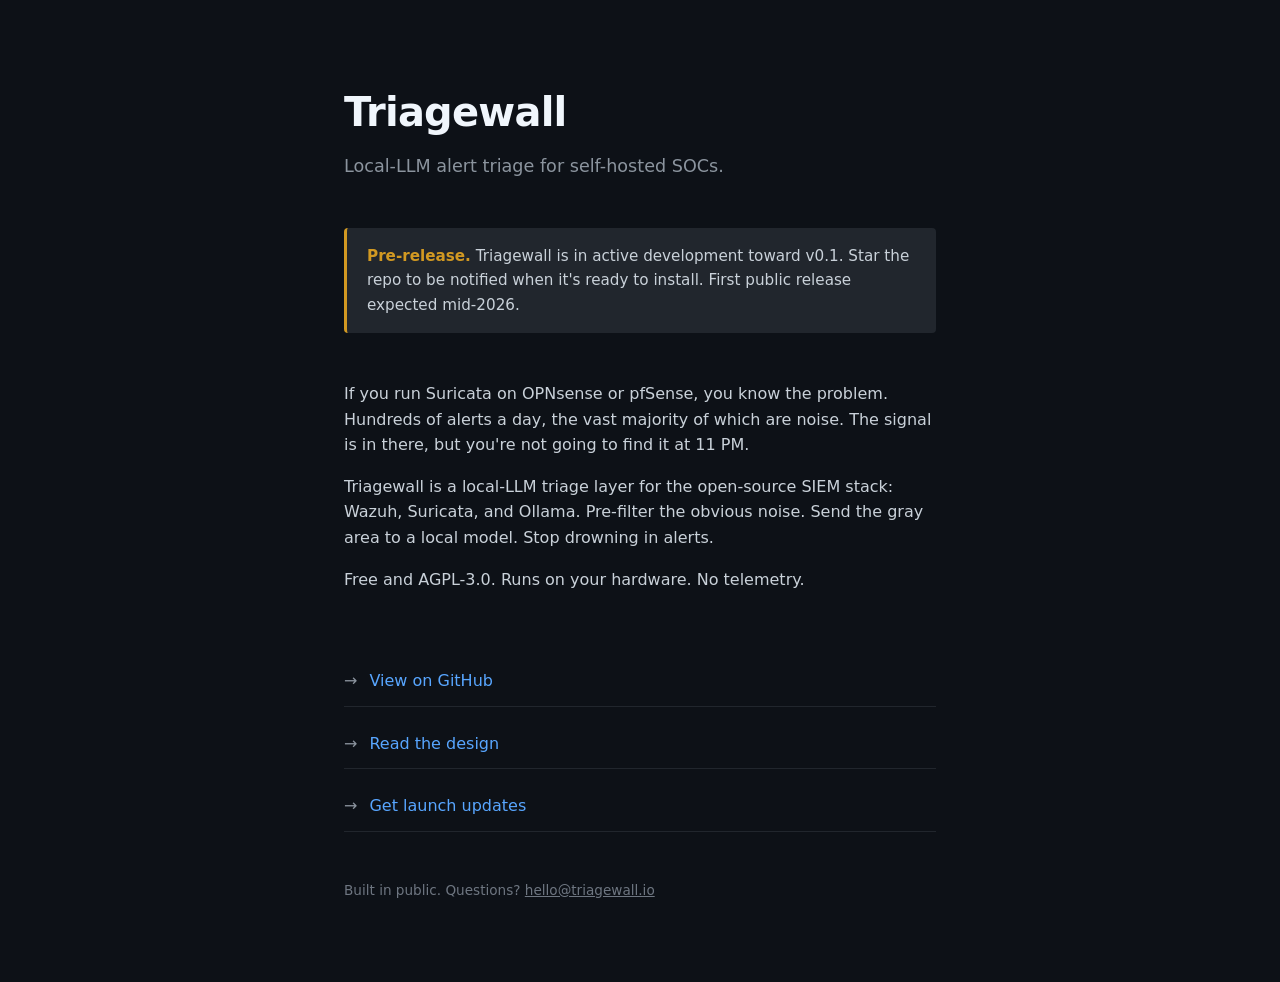
==== index.html @ e37529a7 "Initial holding page" ====
<!DOCTYPE html>
<html lang="en">
<head>
  <meta charset="UTF-8">
  <meta name="viewport" content="width=device-width, initial-scale=1.0">
  <title>Triagewall — Local-LLM alert triage for self-hosted SOCs</title>
  <meta name="description" content="Local-LLM alert triage for self-hosted SOCs. Pre-release.">
  <style>
    * { margin: 0; padding: 0; box-sizing: border-box; }
    html, body {
      font-family: -apple-system, BlinkMacSystemFont, "Segoe UI", system-ui, sans-serif;
      background: #0d1117;
      color: #c9d1d9;
      line-height: 1.6;
    }
    main {
      max-width: 640px;
      margin: 0 auto;
      padding: 80px 24px;
      min-height: 100vh;
      display: flex;
      flex-direction: column;
      justify-content: center;
    }
    h1 {
      font-size: 2.5rem;
      font-weight: 700;
      letter-spacing: -0.02em;
      margin-bottom: 8px;
      color: #f0f6fc;
    }
    .tagline {
      font-size: 1.1rem;
      color: #8b949e;
      margin-bottom: 48px;
    }
    .status {
      background: #21262d;
      border-left: 3px solid #d29922;
      padding: 16px 20px;
      margin-bottom: 48px;
      border-radius: 4px;
      font-size: 0.95rem;
    }
    .status strong { color: #d29922; }
    .description {
      margin-bottom: 48px;
      font-size: 1rem;
    }
    .description p { margin-bottom: 16px; }
    nav { display: flex; flex-direction: column; gap: 12px; margin-bottom: 48px; }
    nav a {
      color: #58a6ff;
      text-decoration: none;
      padding: 12px 0;
      border-bottom: 1px solid #21262d;
      display: flex;
      align-items: center;
      gap: 12px;
      transition: color 0.15s;
    }
    nav a:hover { color: #79c0ff; }
    nav a::before { content: "→"; color: #8b949e; }
    footer {
      color: #6e7681;
      font-size: 0.85rem;
      margin-top: auto;
    }
    footer a { color: #6e7681; }
  </style>
</head>
<body>
  <main>
    <h1>Triagewall</h1>
    <p class="tagline">Local-LLM alert triage for self-hosted SOCs.</p>

    <div class="status">
      <strong>Pre-release.</strong> Triagewall is in active development toward v0.1.
      Star the repo to be notified when it's ready to install. First public
      release expected mid-2026.
    </div>

    <div class="description">
      <p>If you run Suricata on OPNsense or pfSense, you know the problem.
        Hundreds of alerts a day, the vast majority of which are noise. The
        signal is in there, but you're not going to find it at 11 PM.</p>
      <p>Triagewall is a local-LLM triage layer for the open-source SIEM
        stack: Wazuh, Suricata, and Ollama. Pre-filter the obvious noise.
        Send the gray area to a local model. Stop drowning in alerts.</p>
      <p>Free and AGPL-3.0. Runs on your hardware. No telemetry.</p>
    </div>

    <nav>
      <a href="https://github.com/Aphifer07/triagewall">View on GitHub</a>
      <a href="https://github.com/Aphifer07/triagewall/blob/main/README.md">Read the design</a>
      <a href="mailto:hello@triagewall.io">Get launch updates</a>
    </nav>

    <footer>
      <p>Built in public.
        Questions? <a href="mailto:hello@triagewall.io">hello@triagewall.io</a></p>
    </footer>
  </main>
</body>
</html>
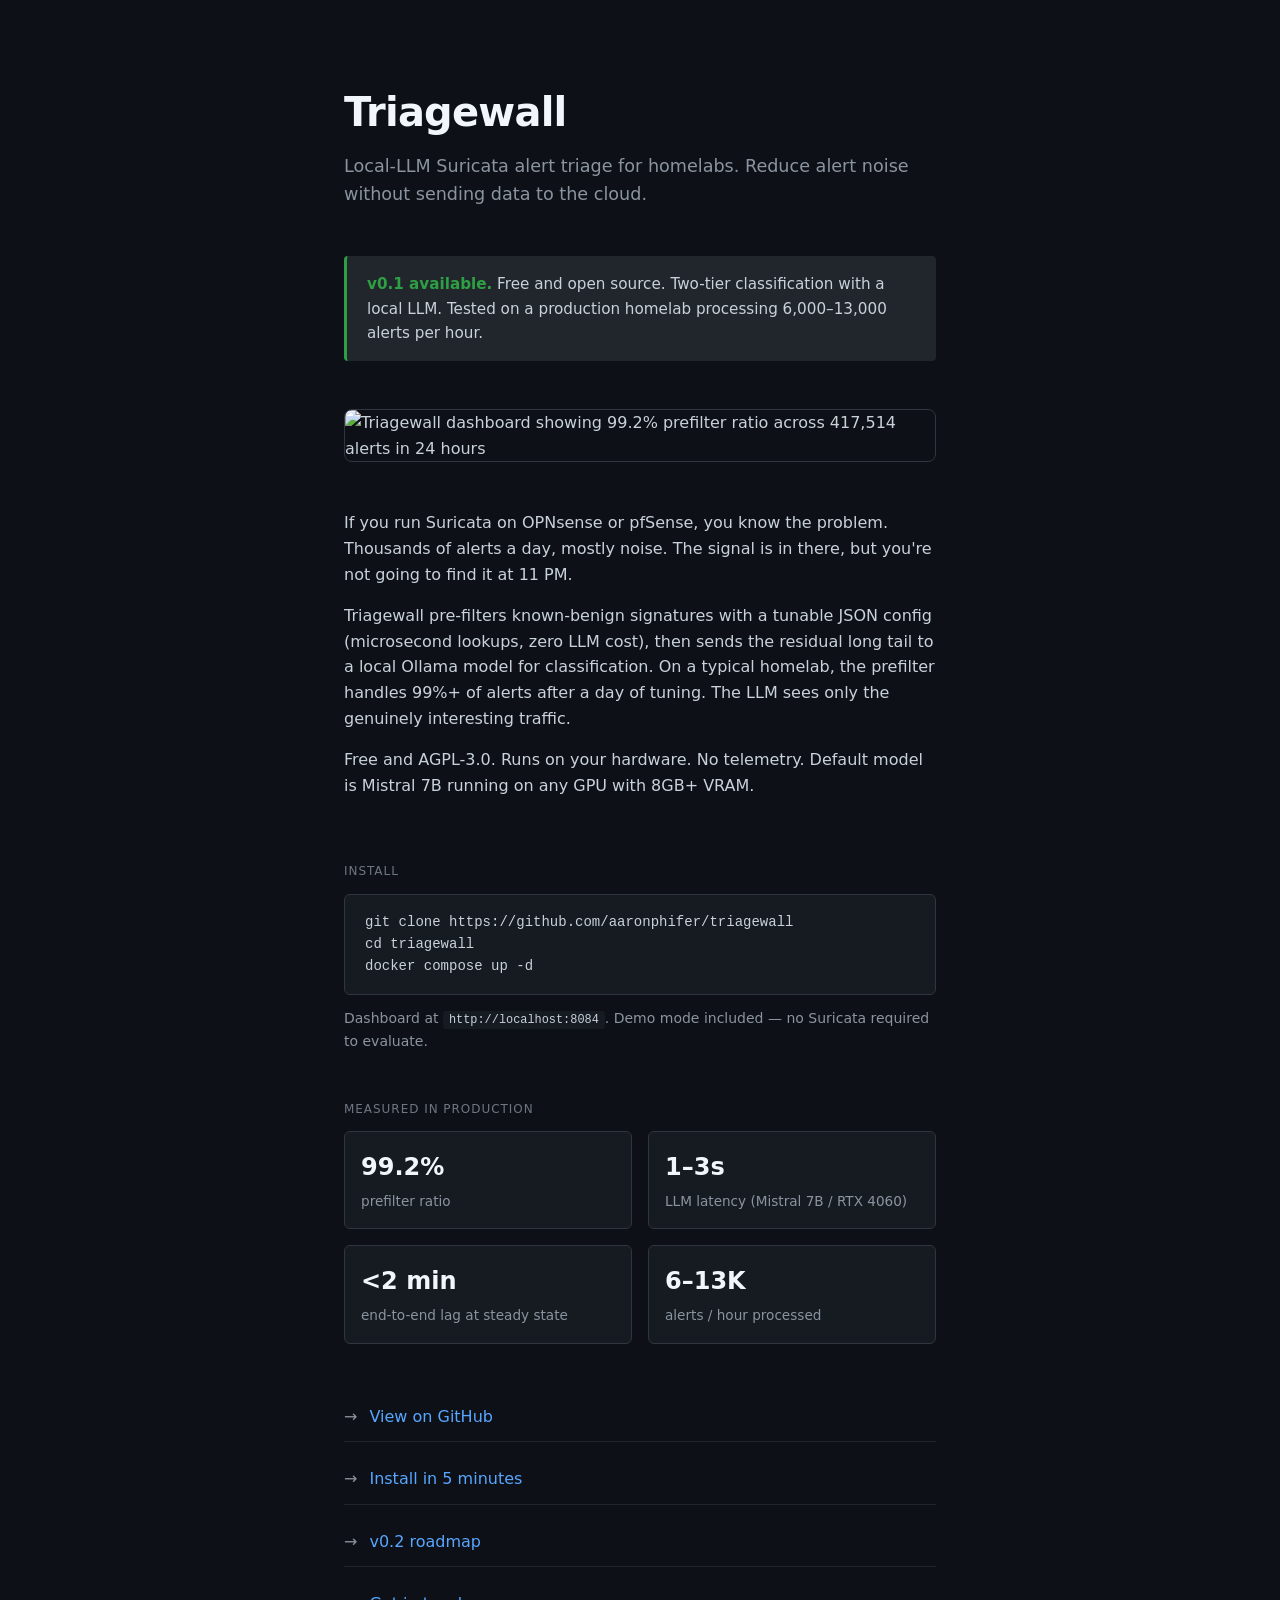
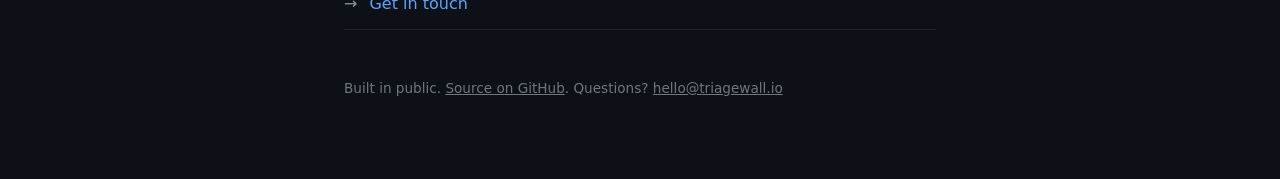
==== commit b2ac2e8c: "site: update github URLs after username change Renamed github account from Aphifer07 to aaronphifer." ====
--- a/index.html
+++ b/index.html
@@ -4,7 +4,7 @@
   <meta charset="UTF-8">
   <meta name="viewport" content="width=device-width, initial-scale=1.0">
   <title>Triagewall — Local-LLM alert triage for self-hosted SOCs</title>
-  <meta name="description" content="Local-LLM alert triage for self-hosted SOCs. Pre-release.">
+  <meta name="description" content="Local-LLM Suricata alert triage for homelabs. Reduce alert noise without sending data to the cloud. Self-hosted, AGPL-3.0.">
   <style>
     * { margin: 0; padding: 0; box-sizing: border-box; }
     html, body {
@@ -43,11 +43,68 @@
       font-size: 0.95rem;
     }
     .status strong { color: #d29922; }
+    .screenshot {
+      width: 100%;
+      border-radius: 8px;
+      border: 1px solid #30363d;
+      margin-bottom: 48px;
+    }
     .description {
       margin-bottom: 48px;
       font-size: 1rem;
     }
     .description p { margin-bottom: 16px; }
+    .install { margin-bottom: 48px; }
+    .section-label {
+      font-size: 0.75rem;
+      text-transform: uppercase;
+      letter-spacing: 0.08em;
+      color: #6e7681;
+      margin-bottom: 12px;
+    }
+    pre {
+      background: #161b22;
+      border: 1px solid #30363d;
+      border-radius: 6px;
+      padding: 16px 20px;
+      overflow-x: auto;
+      font-family: ui-monospace, SFMono-Regular, "SF Mono", Menlo, monospace;
+      font-size: 0.875rem;
+      margin-bottom: 12px;
+    }
+    code { color: #c9d1d9; }
+    .install-note {
+      font-size: 0.875rem;
+      color: #8b949e;
+    }
+    .install-note code {
+      background: #161b22;
+      padding: 2px 6px;
+      border-radius: 3px;
+      font-size: 0.85em;
+    }
+    .metrics { margin-bottom: 48px; }
+    .metrics-grid {
+      display: grid;
+      grid-template-columns: repeat(2, 1fr);
+      gap: 16px;
+    }
+    .metric {
+      background: #161b22;
+      border: 1px solid #30363d;
+      border-radius: 6px;
+      padding: 16px;
+    }
+    .metric-value {
+      font-size: 1.5rem;
+      font-weight: 700;
+      color: #f0f6fc;
+      margin-bottom: 4px;
+    }
+    .metric-label {
+      font-size: 0.85rem;
+      color: #8b949e;
+    }
     nav { display: flex; flex-direction: column; gap: 12px; margin-bottom: 48px; }
     nav a {
       color: #58a6ff;
@@ -72,32 +129,70 @@
 <body>
   <main>
     <h1>Triagewall</h1>
-    <p class="tagline">Local-LLM alert triage for self-hosted SOCs.</p>
-
-    <div class="status">
-      <strong>Pre-release.</strong> Triagewall is in active development toward v0.1.
-      Star the repo to be notified when it's ready to install. First public
-      release expected mid-2026.
-    </div>
+    <p class="tagline">Local-LLM Suricata alert triage for homelabs. Reduce alert noise without sending data to the cloud.</p>
+
+    <div class="status" style="border-left-color: #2ea043;">
+      <strong style="color: #2ea043;">v0.1 available.</strong> Free and open source. Two-tier
+      classification with a local LLM. Tested on a production homelab
+      processing 6,000–13,000 alerts per hour.
+    </div>
+
+    <img src="dashboard.png" alt="Triagewall dashboard showing 99.2% prefilter ratio across 417,514 alerts in 24 hours" class="screenshot">
 
     <div class="description">
       <p>If you run Suricata on OPNsense or pfSense, you know the problem.
-        Hundreds of alerts a day, the vast majority of which are noise. The
-        signal is in there, but you're not going to find it at 11 PM.</p>
-      <p>Triagewall is a local-LLM triage layer for the open-source SIEM
-        stack: Wazuh, Suricata, and Ollama. Pre-filter the obvious noise.
-        Send the gray area to a local model. Stop drowning in alerts.</p>
-      <p>Free and AGPL-3.0. Runs on your hardware. No telemetry.</p>
+      Thousands of alerts a day, mostly noise. The signal is in there, but
+      you're not going to find it at 11 PM.</p>
+      <p>Triagewall pre-filters known-benign signatures with a tunable JSON
+      config (microsecond lookups, zero LLM cost), then sends the residual
+      long tail to a local Ollama model for classification. On a typical
+      homelab, the prefilter handles 99%+ of alerts after a day of tuning.
+      The LLM sees only the genuinely interesting traffic.</p>
+      <p>Free and AGPL-3.0. Runs on your hardware. No telemetry. Default model
+      is Mistral 7B running on any GPU with 8GB+ VRAM.</p>
+    </div>
+
+    <div class="install">
+      <p class="section-label">Install</p>
+      <pre><code>git clone https://github.com/aaronphifer/triagewall
+cd triagewall
+docker compose up -d</code></pre>
+      <p class="install-note">Dashboard at <code>http://localhost:8084</code>.
+      Demo mode included — no Suricata required to evaluate.</p>
+    </div>
+
+    <div class="metrics">
+      <p class="section-label">Measured in production</p>
+      <div class="metrics-grid">
+        <div class="metric">
+          <div class="metric-value">99.2%</div>
+          <div class="metric-label">prefilter ratio</div>
+        </div>
+        <div class="metric">
+          <div class="metric-value">1–3s</div>
+          <div class="metric-label">LLM latency (Mistral 7B / RTX 4060)</div>
+        </div>
+        <div class="metric">
+          <div class="metric-value">&lt;2 min</div>
+          <div class="metric-label">end-to-end lag at steady state</div>
+        </div>
+        <div class="metric">
+          <div class="metric-value">6–13K</div>
+          <div class="metric-label">alerts / hour processed</div>
+        </div>
+      </div>
     </div>
 
     <nav>
-      <a href="https://github.com/Aphifer07/triagewall">View on GitHub</a>
-      <a href="https://github.com/Aphifer07/triagewall/blob/main/README.md">Read the design</a>
-      <a href="mailto:hello@triagewall.io">Get launch updates</a>
+      <a href="https://github.com/aaronphifer/triagewall">View on GitHub</a>
+      <a href="https://github.com/aaronphifer/triagewall#quick-start">Install in 5 minutes</a>
+      <a href="https://github.com/aaronphifer/triagewall/blob/master/ROADMAP.md">v0.2 roadmap</a>
+      <a href="mailto:hello@triagewall.io">Get in touch</a>
     </nav>
 
     <footer>
       <p>Built in public.
+        <a href="https://github.com/aaronphifer/triagewall">Source on GitHub</a>.
         Questions? <a href="mailto:hello@triagewall.io">hello@triagewall.io</a></p>
     </footer>
   </main>
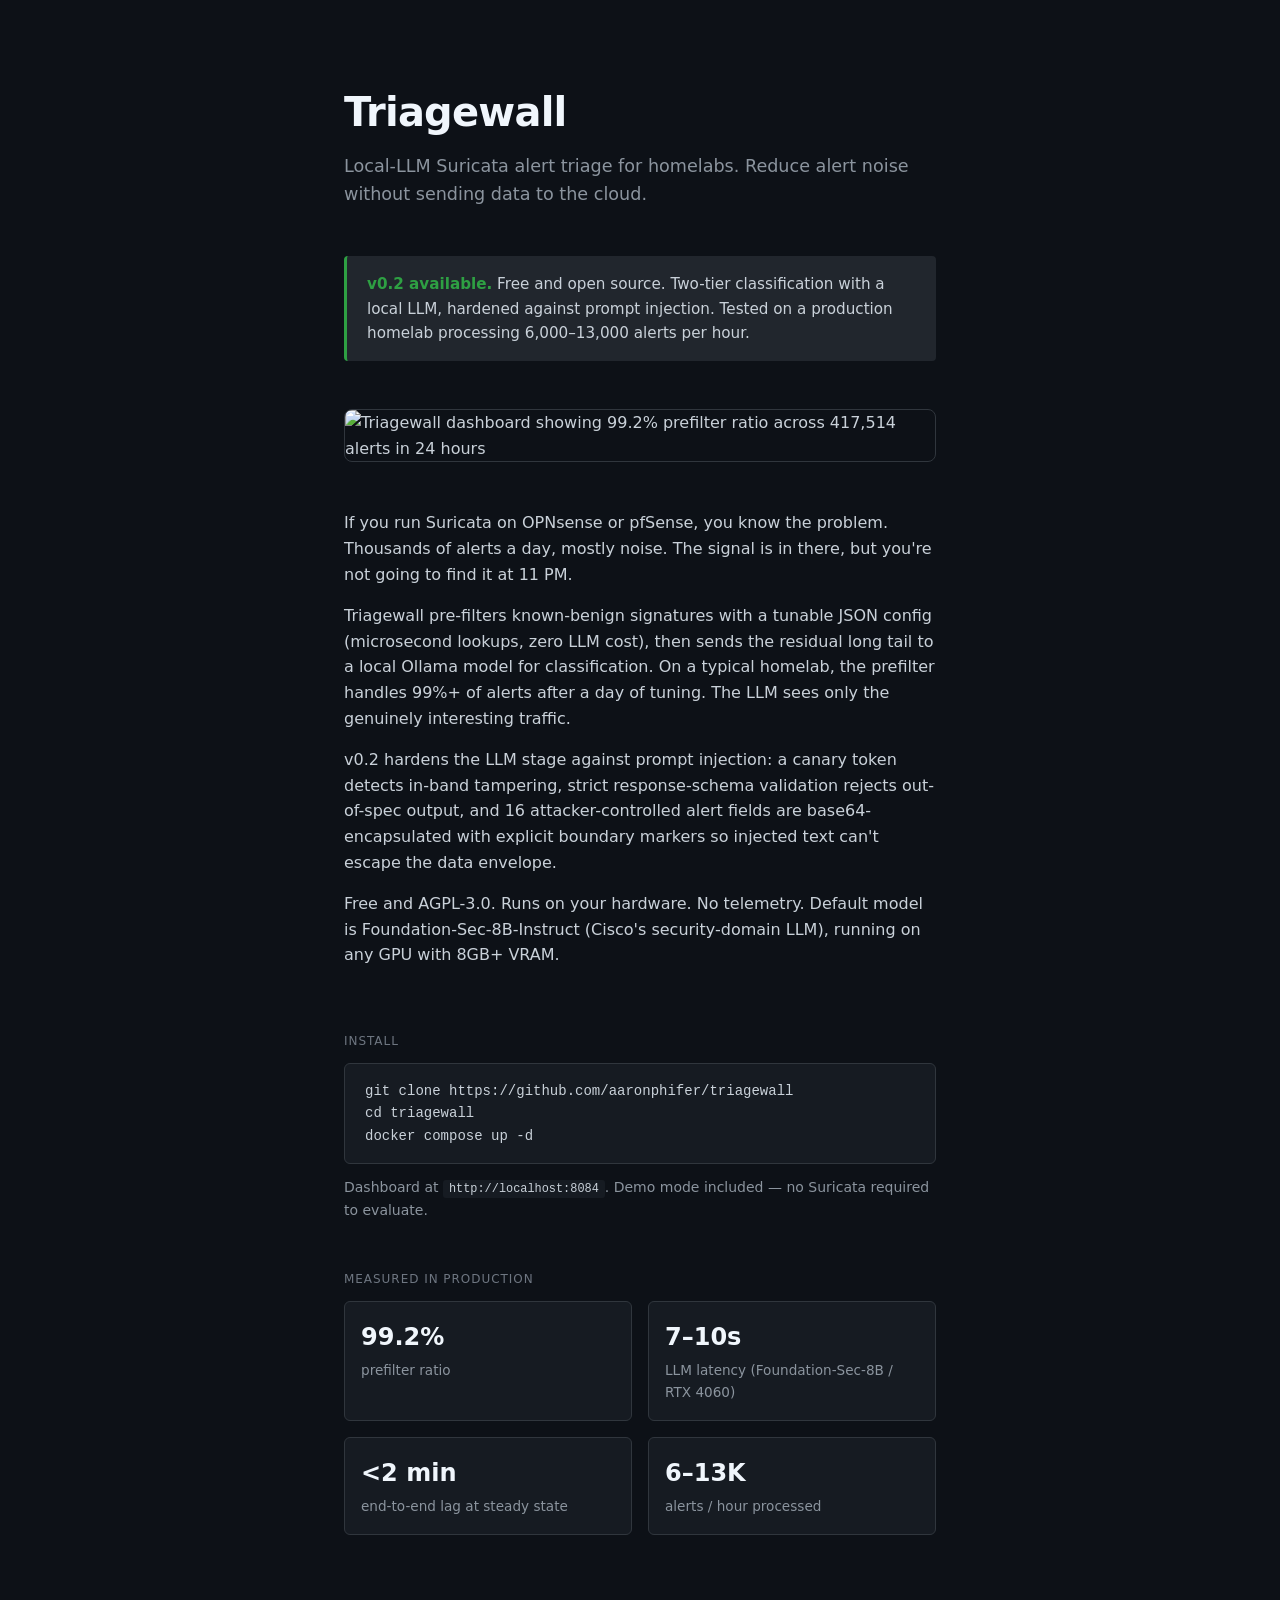
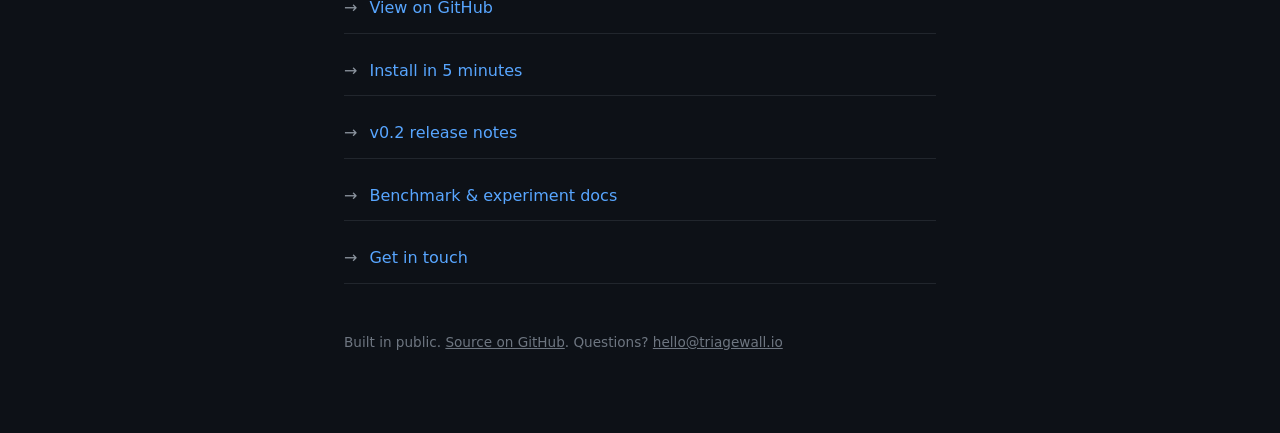
==== commit 3a9c0bfa: "site: update content for v0.2 (Foundation-Sec, PI hardening, new links) - bump status banner v0.1 ->" ====
--- a/index.html
+++ b/index.html
@@ -132,9 +132,9 @@
     <p class="tagline">Local-LLM Suricata alert triage for homelabs. Reduce alert noise without sending data to the cloud.</p>
 
     <div class="status" style="border-left-color: #2ea043;">
-      <strong style="color: #2ea043;">v0.1 available.</strong> Free and open source. Two-tier
-      classification with a local LLM. Tested on a production homelab
-      processing 6,000–13,000 alerts per hour.
+      <strong style="color: #2ea043;">v0.2 available.</strong> Free and open source. Two-tier
+      classification with a local LLM, hardened against prompt injection.
+      Tested on a production homelab processing 6,000–13,000 alerts per hour.
     </div>
 
     <img src="dashboard.png" alt="Triagewall dashboard showing 99.2% prefilter ratio across 417,514 alerts in 24 hours" class="screenshot">
@@ -148,8 +148,14 @@
       long tail to a local Ollama model for classification. On a typical
       homelab, the prefilter handles 99%+ of alerts after a day of tuning.
       The LLM sees only the genuinely interesting traffic.</p>
-      <p>Free and AGPL-3.0. Runs on your hardware. No telemetry. Default model
-      is Mistral 7B running on any GPU with 8GB+ VRAM.</p>
+      <p>v0.2 hardens the LLM stage against prompt injection: a canary token
+      detects in-band tampering, strict response-schema validation rejects
+      out-of-spec output, and 16 attacker-controlled alert fields are
+      base64-encapsulated with explicit boundary markers so injected text
+      can't escape the data envelope.</p>
+      <p>Free and AGPL-3.0. Runs on your hardware. No telemetry. Default
+      model is Foundation-Sec-8B-Instruct (Cisco's security-domain LLM),
+      running on any GPU with 8GB+ VRAM.</p>
     </div>
 
     <div class="install">
@@ -169,8 +175,8 @@
           <div class="metric-label">prefilter ratio</div>
         </div>
         <div class="metric">
-          <div class="metric-value">1–3s</div>
-          <div class="metric-label">LLM latency (Mistral 7B / RTX 4060)</div>
+          <div class="metric-value">7–10s</div>
+          <div class="metric-label">LLM latency (Foundation-Sec-8B / RTX 4060)</div>
         </div>
         <div class="metric">
           <div class="metric-value">&lt;2 min</div>
@@ -186,7 +192,8 @@
     <nav>
       <a href="https://github.com/aaronphifer/triagewall">View on GitHub</a>
       <a href="https://github.com/aaronphifer/triagewall#quick-start">Install in 5 minutes</a>
-      <a href="https://github.com/aaronphifer/triagewall/blob/master/ROADMAP.md">v0.2 roadmap</a>
+      <a href="https://github.com/aaronphifer/triagewall/releases/tag/v0.2">v0.2 release notes</a>
+      <a href="https://github.com/aaronphifer/triagewall/tree/main/docs/experiments">Benchmark &amp; experiment docs</a>
       <a href="mailto:hello@triagewall.io">Get in touch</a>
     </nav>
 
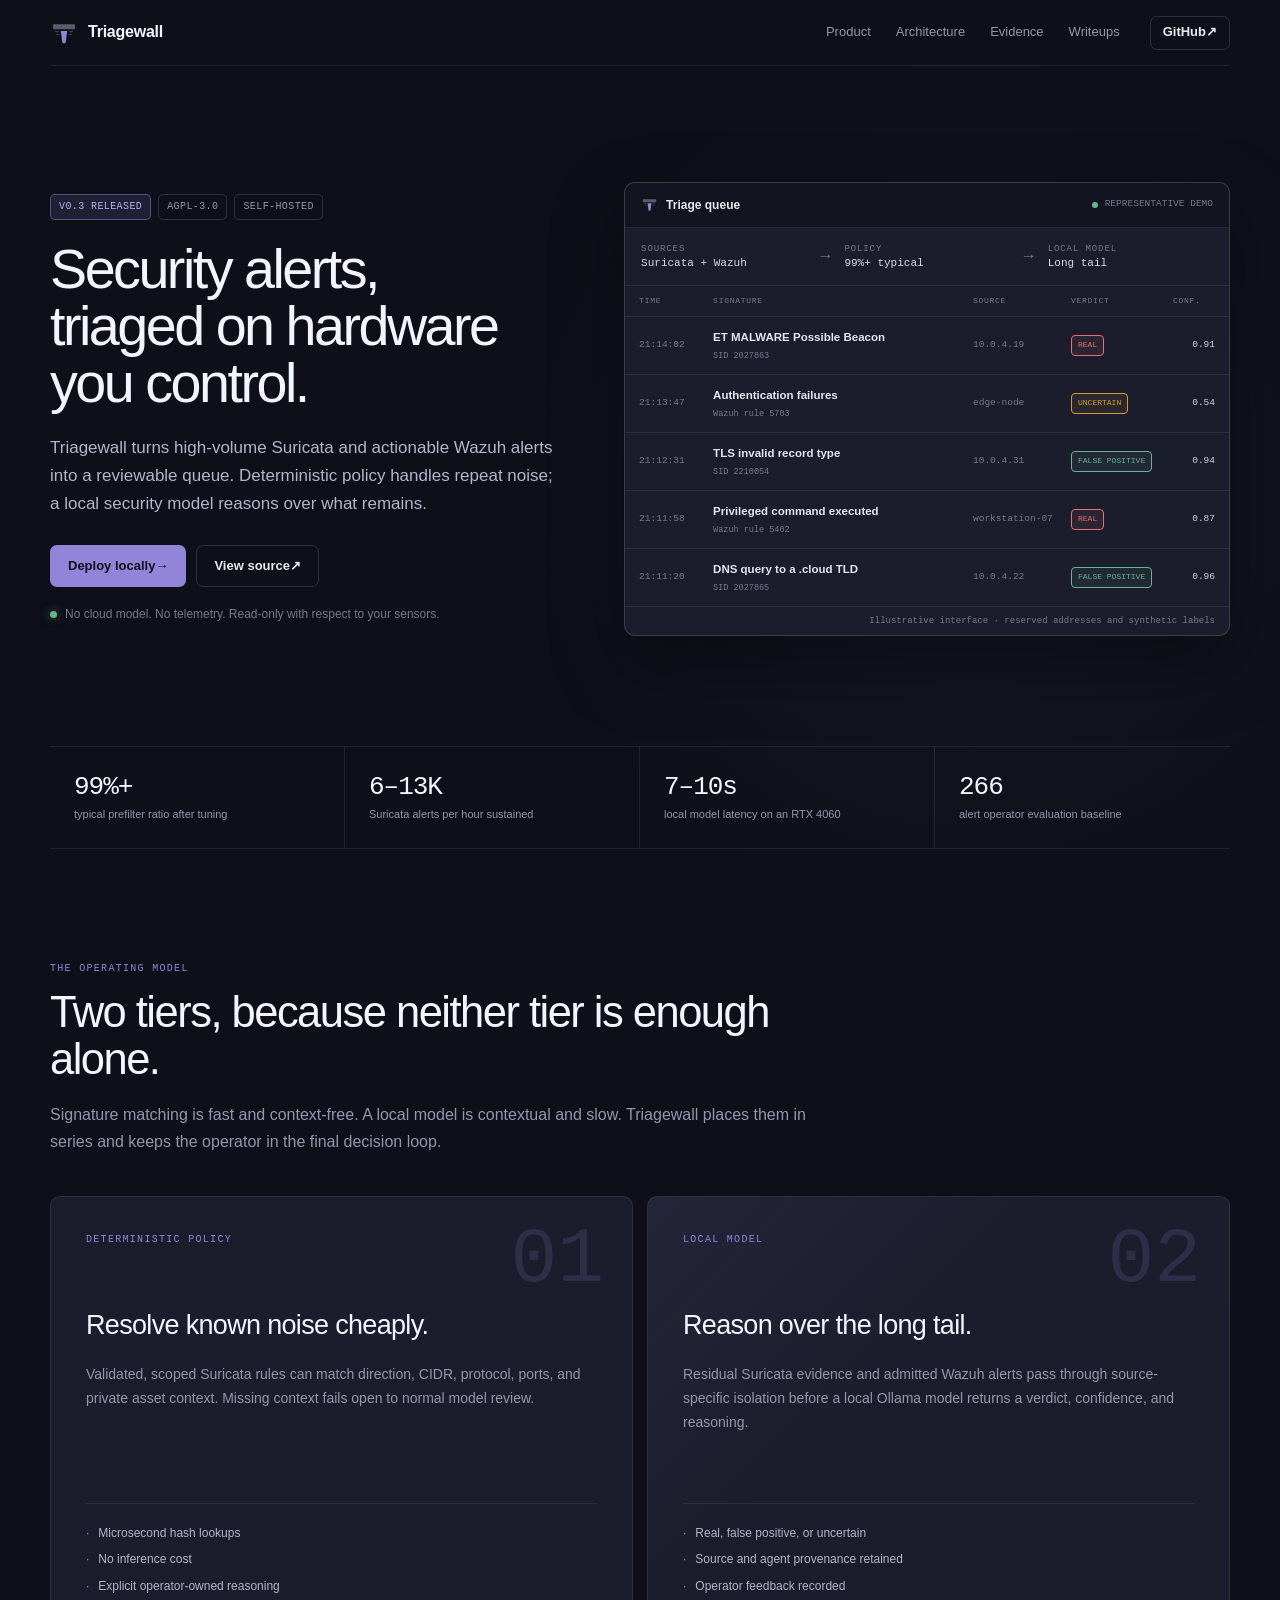
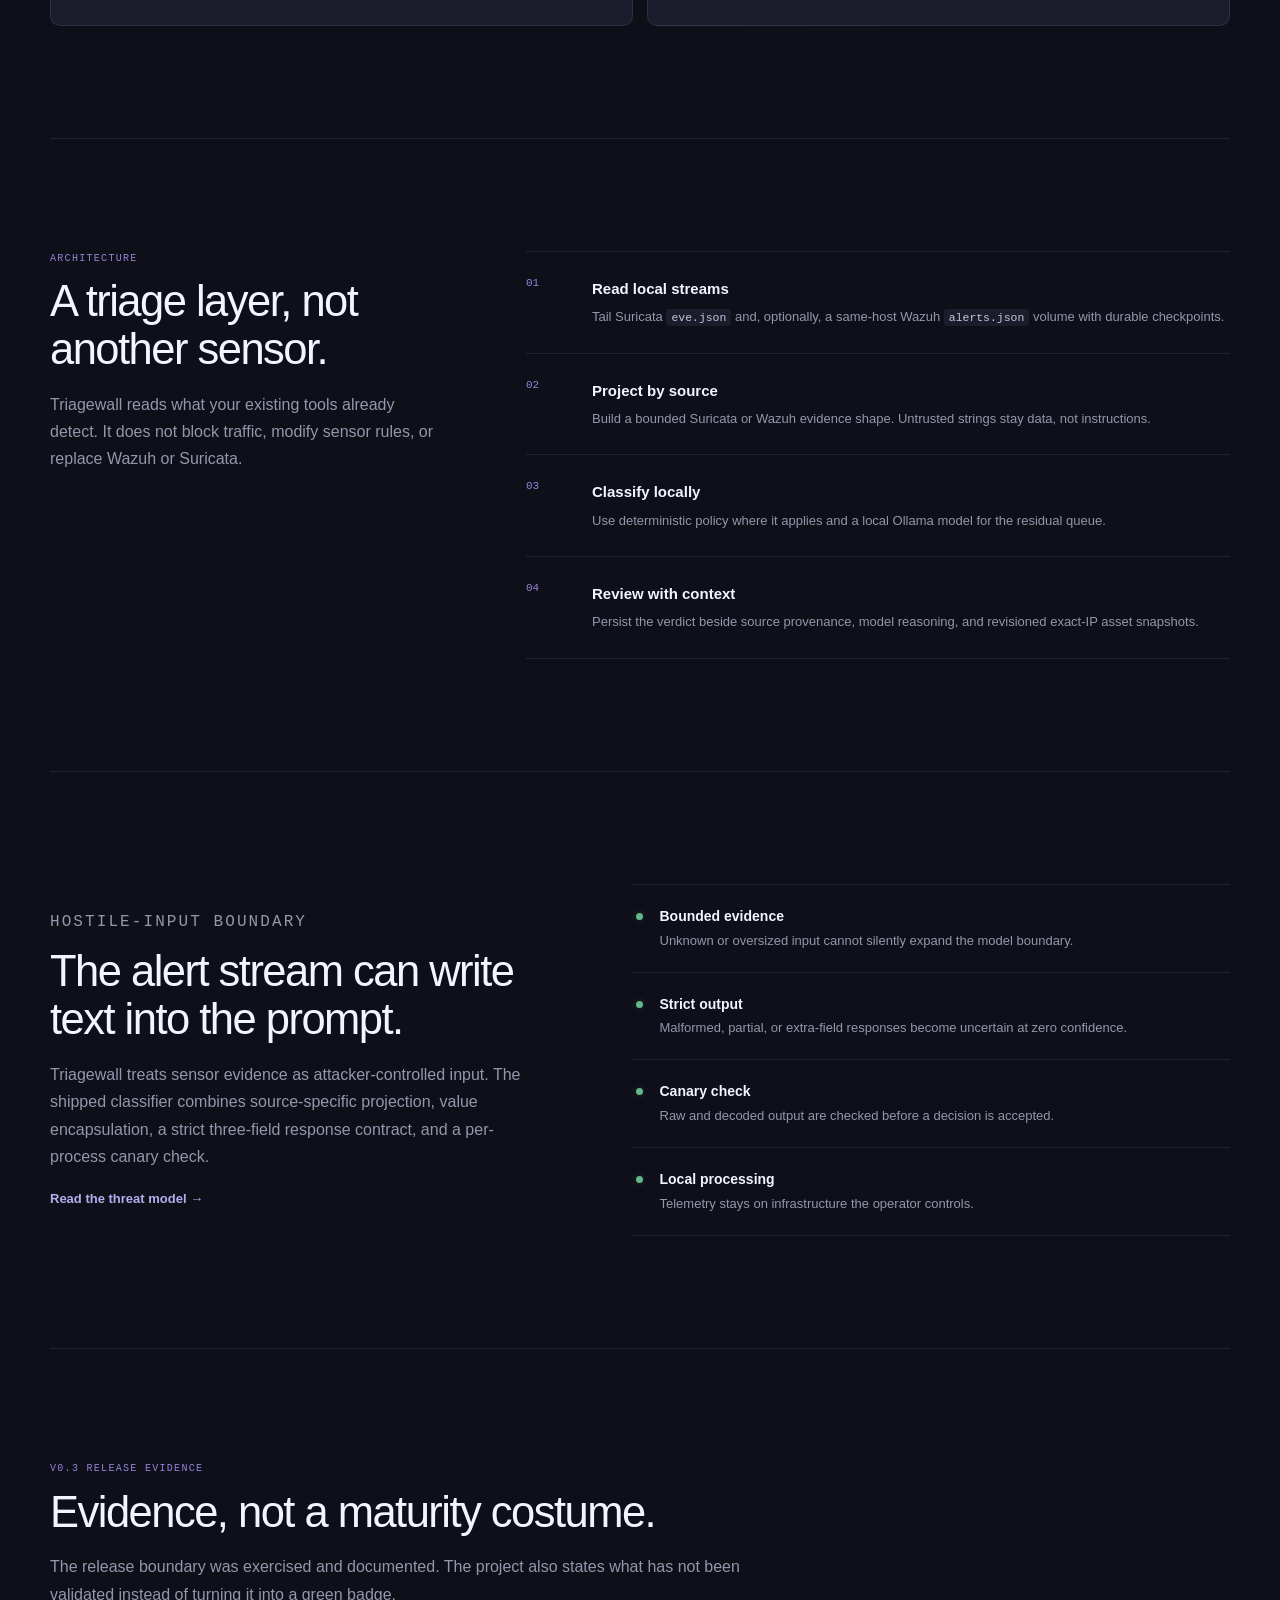
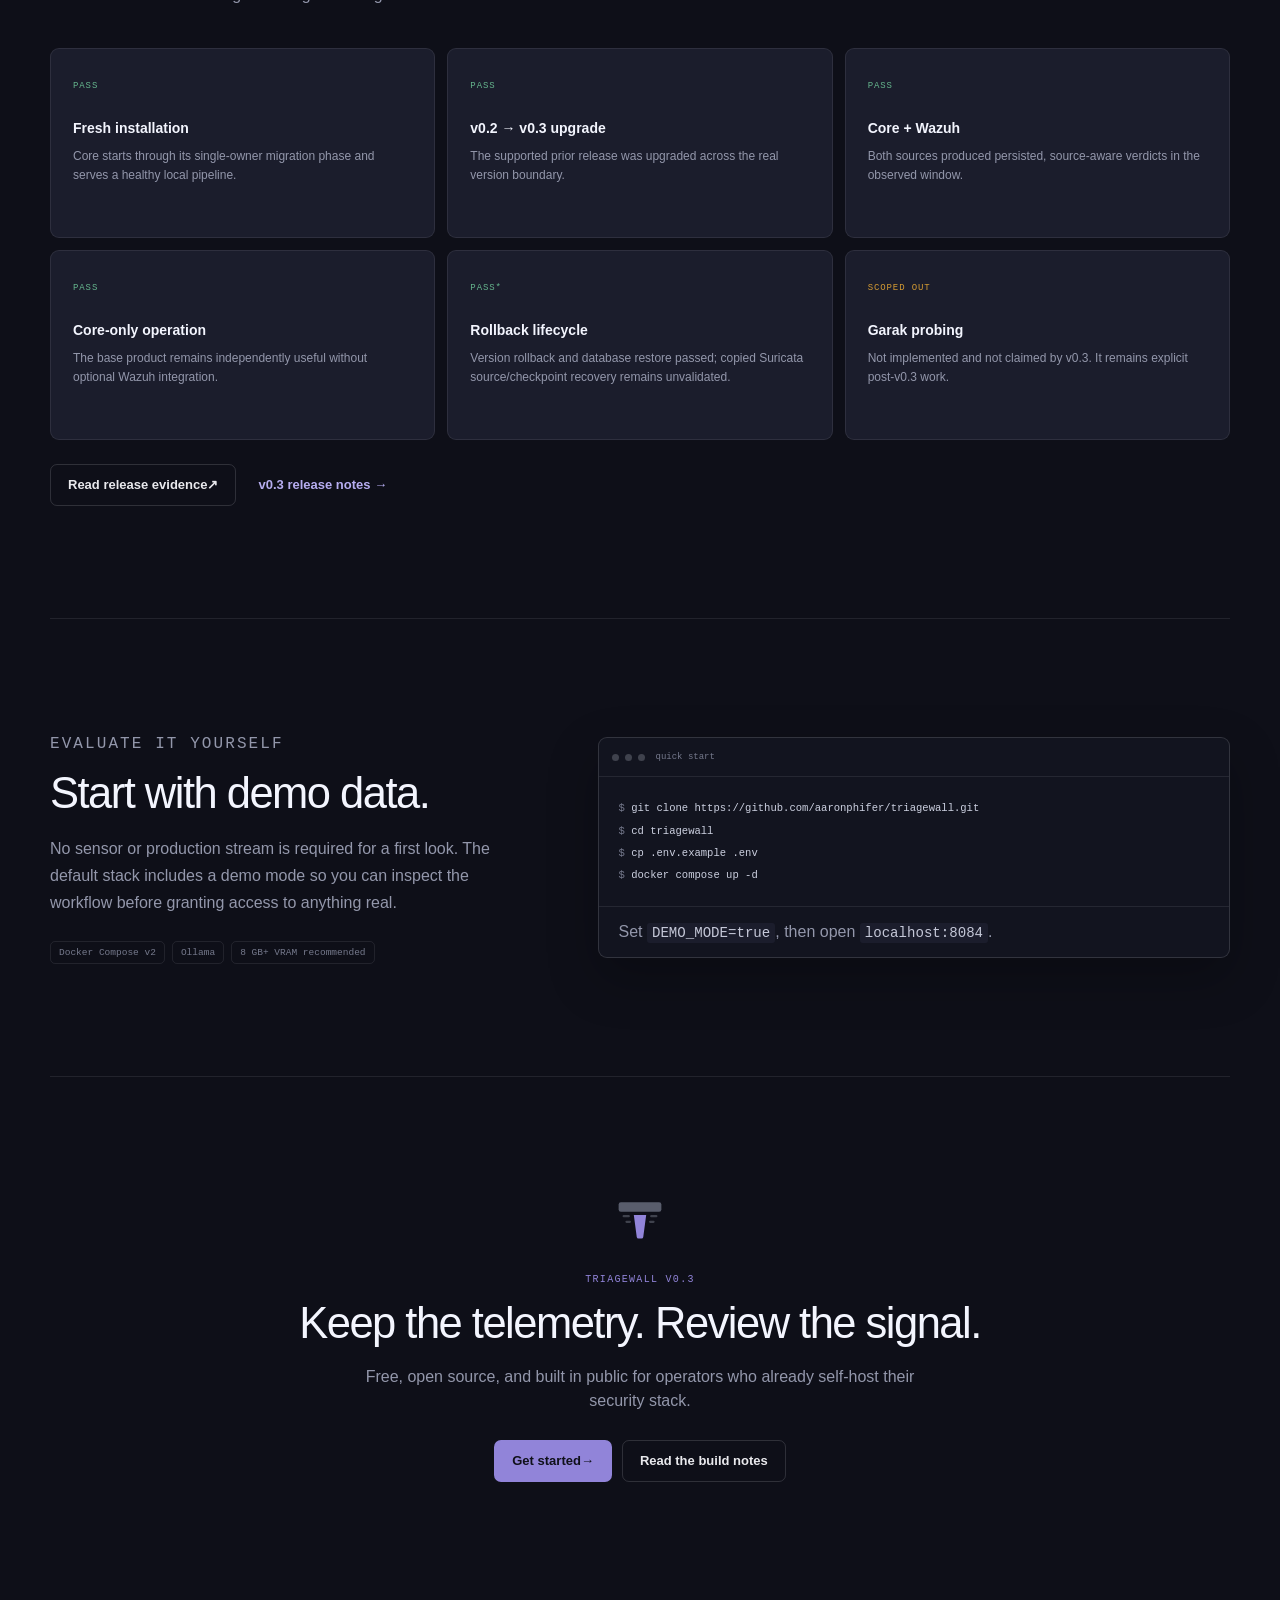
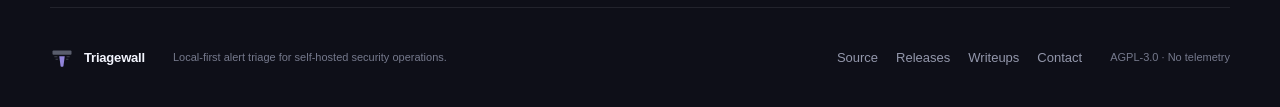
==== commit bcc3185e: "Refresh triagewall.io for v0.3" ====
--- a/index.html
+++ b/index.html
@@ -1,207 +1,247 @@
-<!DOCTYPE html>
+<!doctype html>
 <html lang="en">
 <head>
-  <meta charset="UTF-8">
-  <meta name="viewport" content="width=device-width, initial-scale=1.0">
-  <title>Triagewall — Local-LLM alert triage for self-hosted SOCs</title>
-  <meta name="description" content="Local-LLM Suricata alert triage for homelabs. Reduce alert noise without sending data to the cloud. Self-hosted, AGPL-3.0.">
-  <style>
-    * { margin: 0; padding: 0; box-sizing: border-box; }
-    html, body {
-      font-family: -apple-system, BlinkMacSystemFont, "Segoe UI", system-ui, sans-serif;
-      background: #0d1117;
-      color: #c9d1d9;
-      line-height: 1.6;
-    }
-    main {
-      max-width: 640px;
-      margin: 0 auto;
-      padding: 80px 24px;
-      min-height: 100vh;
-      display: flex;
-      flex-direction: column;
-      justify-content: center;
-    }
-    h1 {
-      font-size: 2.5rem;
-      font-weight: 700;
-      letter-spacing: -0.02em;
-      margin-bottom: 8px;
-      color: #f0f6fc;
-    }
-    .tagline {
-      font-size: 1.1rem;
-      color: #8b949e;
-      margin-bottom: 48px;
-    }
-    .status {
-      background: #21262d;
-      border-left: 3px solid #d29922;
-      padding: 16px 20px;
-      margin-bottom: 48px;
-      border-radius: 4px;
-      font-size: 0.95rem;
-    }
-    .status strong { color: #d29922; }
-    .screenshot {
-      width: 100%;
-      border-radius: 8px;
-      border: 1px solid #30363d;
-      margin-bottom: 48px;
-    }
-    .description {
-      margin-bottom: 48px;
-      font-size: 1rem;
-    }
-    .description p { margin-bottom: 16px; }
-    .install { margin-bottom: 48px; }
-    .section-label {
-      font-size: 0.75rem;
-      text-transform: uppercase;
-      letter-spacing: 0.08em;
-      color: #6e7681;
-      margin-bottom: 12px;
-    }
-    pre {
-      background: #161b22;
-      border: 1px solid #30363d;
-      border-radius: 6px;
-      padding: 16px 20px;
-      overflow-x: auto;
-      font-family: ui-monospace, SFMono-Regular, "SF Mono", Menlo, monospace;
-      font-size: 0.875rem;
-      margin-bottom: 12px;
-    }
-    code { color: #c9d1d9; }
-    .install-note {
-      font-size: 0.875rem;
-      color: #8b949e;
-    }
-    .install-note code {
-      background: #161b22;
-      padding: 2px 6px;
-      border-radius: 3px;
-      font-size: 0.85em;
-    }
-    .metrics { margin-bottom: 48px; }
-    .metrics-grid {
-      display: grid;
-      grid-template-columns: repeat(2, 1fr);
-      gap: 16px;
-    }
-    .metric {
-      background: #161b22;
-      border: 1px solid #30363d;
-      border-radius: 6px;
-      padding: 16px;
-    }
-    .metric-value {
-      font-size: 1.5rem;
-      font-weight: 700;
-      color: #f0f6fc;
-      margin-bottom: 4px;
-    }
-    .metric-label {
-      font-size: 0.85rem;
-      color: #8b949e;
-    }
-    nav { display: flex; flex-direction: column; gap: 12px; margin-bottom: 48px; }
-    nav a {
-      color: #58a6ff;
-      text-decoration: none;
-      padding: 12px 0;
-      border-bottom: 1px solid #21262d;
-      display: flex;
-      align-items: center;
-      gap: 12px;
-      transition: color 0.15s;
-    }
-    nav a:hover { color: #79c0ff; }
-    nav a::before { content: "→"; color: #8b949e; }
-    footer {
-      color: #6e7681;
-      font-size: 0.85rem;
-      margin-top: auto;
-    }
-    footer a { color: #6e7681; }
-  </style>
+  <meta charset="utf-8">
+  <meta name="viewport" content="width=device-width, initial-scale=1">
+  <title>Triagewall — Local-first alert triage for Suricata and Wazuh</title>
+  <meta name="description" content="Triage Suricata and Wazuh alerts with deterministic policy and a local security model. Self-hosted, source-aware, and built to keep telemetry on your hardware.">
+  <meta name="theme-color" content="#12141f">
+  <meta property="og:title" content="Triagewall — Security alerts, triaged locally">
+  <meta property="og:description" content="A local-first triage layer for Suricata and Wazuh. Deterministic policy handles repeat noise; a local model reviews the long tail.">
+  <meta property="og:type" content="website">
+  <meta property="og:url" content="https://triagewall.io/">
+  <meta property="og:image" content="https://triagewall.io/dashboard.png">
+  <meta name="twitter:card" content="summary_large_image">
+  <link rel="canonical" href="https://triagewall.io/">
+  <link rel="icon" href="/assets/triagewall-mark.svg" type="image/svg+xml">
+  <link rel="stylesheet" href="/site.css">
 </head>
 <body>
-  <main>
-    <h1>Triagewall</h1>
-    <p class="tagline">Local-LLM Suricata alert triage for homelabs. Reduce alert noise without sending data to the cloud.</p>
-
-    <div class="status" style="border-left-color: #2ea043;">
-      <strong style="color: #2ea043;">v0.2 available.</strong> Free and open source. Two-tier
-      classification with a local LLM, hardened against prompt injection.
-      Tested on a production homelab processing 6,000–13,000 alerts per hour.
-    </div>
-
-    <img src="dashboard.png" alt="Triagewall dashboard showing 99.2% prefilter ratio across 417,514 alerts in 24 hours" class="screenshot">
-
-    <div class="description">
-      <p>If you run Suricata on OPNsense or pfSense, you know the problem.
-      Thousands of alerts a day, mostly noise. The signal is in there, but
-      you're not going to find it at 11 PM.</p>
-      <p>Triagewall pre-filters known-benign signatures with a tunable JSON
-      config (microsecond lookups, zero LLM cost), then sends the residual
-      long tail to a local Ollama model for classification. On a typical
-      homelab, the prefilter handles 99%+ of alerts after a day of tuning.
-      The LLM sees only the genuinely interesting traffic.</p>
-      <p>v0.2 hardens the LLM stage against prompt injection: a canary token
-      detects in-band tampering, strict response-schema validation rejects
-      out-of-spec output, and 16 attacker-controlled alert fields are
-      base64-encapsulated with explicit boundary markers so injected text
-      can't escape the data envelope.</p>
-      <p>Free and AGPL-3.0. Runs on your hardware. No telemetry. Default
-      model is Foundation-Sec-8B-Instruct (Cisco's security-domain LLM),
-      running on any GPU with 8GB+ VRAM.</p>
-    </div>
-
-    <div class="install">
-      <p class="section-label">Install</p>
-      <pre><code>git clone https://github.com/aaronphifer/triagewall
-cd triagewall
-docker compose up -d</code></pre>
-      <p class="install-note">Dashboard at <code>http://localhost:8084</code>.
-      Demo mode included — no Suricata required to evaluate.</p>
-    </div>
-
-    <div class="metrics">
-      <p class="section-label">Measured in production</p>
-      <div class="metrics-grid">
-        <div class="metric">
-          <div class="metric-value">99.2%</div>
-          <div class="metric-label">prefilter ratio</div>
-        </div>
-        <div class="metric">
-          <div class="metric-value">7–10s</div>
-          <div class="metric-label">LLM latency (Foundation-Sec-8B / RTX 4060)</div>
-        </div>
-        <div class="metric">
-          <div class="metric-value">&lt;2 min</div>
-          <div class="metric-label">end-to-end lag at steady state</div>
-        </div>
-        <div class="metric">
-          <div class="metric-value">6–13K</div>
-          <div class="metric-label">alerts / hour processed</div>
-        </div>
-      </div>
-    </div>
-
-    <nav>
-      <a href="https://github.com/aaronphifer/triagewall">View on GitHub</a>
-      <a href="https://github.com/aaronphifer/triagewall#quick-start">Install in 5 minutes</a>
-      <a href="https://github.com/aaronphifer/triagewall/releases/tag/v0.2">v0.2 release notes</a>
-      <a href="https://github.com/aaronphifer/triagewall/tree/main/docs/experiments">Benchmark &amp; experiment docs</a>
-      <a href="mailto:hello@triagewall.io">Get in touch</a>
+  <a class="skip-link" href="#main">Skip to content</a>
+
+  <header class="site-header">
+    <a class="brand" href="/" aria-label="Triagewall home">
+      <img src="/assets/triagewall-mark.svg" alt="" width="28" height="28">
+      <span>Triagewall</span>
+    </a>
+    <nav aria-label="Main navigation">
+      <a href="#product">Product</a>
+      <a href="#architecture">Architecture</a>
+      <a href="#evidence">Evidence</a>
+      <a href="/posts">Writeups</a>
     </nav>
-
-    <footer>
-      <p>Built in public.
-        <a href="https://github.com/aaronphifer/triagewall">Source on GitHub</a>.
-        Questions? <a href="mailto:hello@triagewall.io">hello@triagewall.io</a></p>
-    </footer>
+    <a class="button button-small button-secondary" href="https://github.com/aaronphifer/triagewall">GitHub <span aria-hidden="true">↗</span></a>
+  </header>
+
+  <main id="main">
+    <section class="hero" aria-labelledby="hero-title">
+      <div class="hero-copy">
+        <div class="tag-row" aria-label="Project attributes">
+          <a class="tag tag-accent" href="https://github.com/aaronphifer/triagewall/releases/tag/v0.3">v0.3 released</a>
+          <span class="tag">AGPL-3.0</span>
+          <span class="tag">Self-hosted</span>
+        </div>
+        <h1 id="hero-title">Security alerts,<br>triaged on hardware<br>you control.</h1>
+        <p class="hero-lede">Triagewall turns high-volume Suricata and actionable Wazuh alerts into a reviewable queue. Deterministic policy handles repeat noise; a local security model reasons over what remains.</p>
+        <div class="hero-actions">
+          <a class="button button-primary" href="https://github.com/aaronphifer/triagewall#quick-start">Deploy locally <span aria-hidden="true">→</span></a>
+          <a class="button button-secondary" href="https://github.com/aaronphifer/triagewall">View source <span aria-hidden="true">↗</span></a>
+        </div>
+        <p class="hero-note"><span class="status-dot"></span>No cloud model. No telemetry. Read-only with respect to your sensors.</p>
+      </div>
+
+      <div class="product-window" aria-label="Representative Triagewall interface using demo data">
+        <div class="window-bar">
+          <span class="window-brand"><img src="/assets/triagewall-mark.svg" alt="" width="17" height="17">Triage queue</span>
+          <span class="window-status"><i></i>representative demo</span>
+        </div>
+        <div class="pipeline-head">
+          <div><span>Sources</span><strong>Suricata + Wazuh</strong></div>
+          <b aria-hidden="true">→</b>
+          <div><span>Policy</span><strong>99%+ typical</strong></div>
+          <b aria-hidden="true">→</b>
+          <div><span>Local model</span><strong>Long tail</strong></div>
+        </div>
+        <div class="queue-head" aria-hidden="true">
+          <span>Time</span><span>Signature</span><span>Source</span><span>Verdict</span><span>Conf.</span>
+        </div>
+        <div class="demo-queue">
+          <div class="demo-row">
+            <time>21:14:02</time>
+            <div><strong>ET MALWARE Possible Beacon</strong><small>SID 2027863</small></div>
+            <span>10.0.4.19</span><em class="verdict-real">real</em><b>0.91</b>
+          </div>
+          <div class="demo-row">
+            <time>21:13:47</time>
+            <div><strong>Authentication failures</strong><small>Wazuh rule 5703</small></div>
+            <span>edge-node</span><em class="verdict-uncertain">uncertain</em><b>0.54</b>
+          </div>
+          <div class="demo-row">
+            <time>21:12:31</time>
+            <div><strong>TLS invalid record type</strong><small>SID 2210054</small></div>
+            <span>10.0.4.31</span><em class="verdict-false">false positive</em><b>0.94</b>
+          </div>
+          <div class="demo-row">
+            <time>21:11:58</time>
+            <div><strong>Privileged command executed</strong><small>Wazuh rule 5402</small></div>
+            <span>workstation-07</span><em class="verdict-real">real</em><b>0.87</b>
+          </div>
+          <div class="demo-row">
+            <time>21:11:20</time>
+            <div><strong>DNS query to a .cloud TLD</strong><small>SID 2027865</small></div>
+            <span>10.0.4.22</span><em class="verdict-false">false positive</em><b>0.96</b>
+          </div>
+        </div>
+        <p class="demo-disclosure">Illustrative interface · reserved addresses and synthetic labels</p>
+      </div>
+    </section>
+
+    <section class="proof-strip" aria-label="Measured project results">
+      <div><strong>99%+</strong><span>typical prefilter ratio after tuning</span></div>
+      <div><strong>6–13K</strong><span>Suricata alerts per hour sustained</span></div>
+      <div><strong>7–10s</strong><span>local model latency on an RTX 4060</span></div>
+      <div><strong>266</strong><span>alert operator evaluation baseline</span></div>
+    </section>
+
+    <section class="section product-section" id="product" aria-labelledby="product-title">
+      <div class="section-heading">
+        <p class="eyebrow">The operating model</p>
+        <h2 id="product-title">Two tiers, because neither tier is enough alone.</h2>
+        <p>Signature matching is fast and context-free. A local model is contextual and slow. Triagewall places them in series and keeps the operator in the final decision loop.</p>
+      </div>
+      <div class="tier-grid">
+        <article class="tier-card">
+          <div class="tier-number">01</div>
+          <p class="card-label">Deterministic policy</p>
+          <h3>Resolve known noise cheaply.</h3>
+          <p>Validated, scoped Suricata rules can match direction, CIDR, protocol, ports, and private asset context. Missing context fails open to normal model review.</p>
+          <ul>
+            <li>Microsecond hash lookups</li>
+            <li>No inference cost</li>
+            <li>Explicit operator-owned reasoning</li>
+          </ul>
+        </article>
+        <article class="tier-card tier-card-accent">
+          <div class="tier-number">02</div>
+          <p class="card-label">Local model</p>
+          <h3>Reason over the long tail.</h3>
+          <p>Residual Suricata evidence and admitted Wazuh alerts pass through source-specific isolation before a local Ollama model returns a verdict, confidence, and reasoning.</p>
+          <ul>
+            <li>Real, false positive, or uncertain</li>
+            <li>Source and agent provenance retained</li>
+            <li>Operator feedback recorded</li>
+          </ul>
+        </article>
+      </div>
+    </section>
+
+    <section class="section architecture-section" id="architecture" aria-labelledby="architecture-title">
+      <div class="section-heading compact-heading">
+        <p class="eyebrow">Architecture</p>
+        <h2 id="architecture-title">A triage layer, not another sensor.</h2>
+        <p>Triagewall reads what your existing tools already detect. It does not block traffic, modify sensor rules, or replace Wazuh or Suricata.</p>
+      </div>
+      <ol class="architecture-flow">
+        <li>
+          <span>01</span>
+          <div><strong>Read local streams</strong><p>Tail Suricata <code>eve.json</code> and, optionally, a same-host Wazuh <code>alerts.json</code> volume with durable checkpoints.</p></div>
+        </li>
+        <li>
+          <span>02</span>
+          <div><strong>Project by source</strong><p>Build a bounded Suricata or Wazuh evidence shape. Untrusted strings stay data, not instructions.</p></div>
+        </li>
+        <li>
+          <span>03</span>
+          <div><strong>Classify locally</strong><p>Use deterministic policy where it applies and a local Ollama model for the residual queue.</p></div>
+        </li>
+        <li>
+          <span>04</span>
+          <div><strong>Review with context</strong><p>Persist the verdict beside source provenance, model reasoning, and revisioned exact-IP asset snapshots.</p></div>
+        </li>
+      </ol>
+    </section>
+
+    <section class="section boundary-section" aria-labelledby="boundary-title">
+      <div class="boundary-copy">
+        <p class="eyebrow">Hostile-input boundary</p>
+        <h2 id="boundary-title">The alert stream can write text into the prompt.</h2>
+        <p>Triagewall treats sensor evidence as attacker-controlled input. The shipped classifier combines source-specific projection, value encapsulation, a strict three-field response contract, and a per-process canary check.</p>
+        <a class="text-link" href="https://github.com/aaronphifer/triagewall/blob/main/docs/THREAT_MODEL.md">Read the threat model <span aria-hidden="true">→</span></a>
+      </div>
+      <div class="control-list">
+        <div><i></i><span><strong>Bounded evidence</strong>Unknown or oversized input cannot silently expand the model boundary.</span></div>
+        <div><i></i><span><strong>Strict output</strong>Malformed, partial, or extra-field responses become uncertain at zero confidence.</span></div>
+        <div><i></i><span><strong>Canary check</strong>Raw and decoded output are checked before a decision is accepted.</span></div>
+        <div><i></i><span><strong>Local processing</strong>Telemetry stays on infrastructure the operator controls.</span></div>
+      </div>
+    </section>
+
+    <section class="section evidence-section" id="evidence" aria-labelledby="evidence-title">
+      <div class="section-heading compact-heading">
+        <p class="eyebrow">v0.3 release evidence</p>
+        <h2 id="evidence-title">Evidence, not a maturity costume.</h2>
+        <p>The release boundary was exercised and documented. The project also states what has not been validated instead of turning it into a green badge.</p>
+      </div>
+      <div class="evidence-grid">
+        <article><span>PASS</span><strong>Fresh installation</strong><p>Core starts through its single-owner migration phase and serves a healthy local pipeline.</p></article>
+        <article><span>PASS</span><strong>v0.2 → v0.3 upgrade</strong><p>The supported prior release was upgraded across the real version boundary.</p></article>
+        <article><span>PASS</span><strong>Core + Wazuh</strong><p>Both sources produced persisted, source-aware verdicts in the observed window.</p></article>
+        <article><span>PASS</span><strong>Core-only operation</strong><p>The base product remains independently useful without optional Wazuh integration.</p></article>
+        <article><span>PASS*</span><strong>Rollback lifecycle</strong><p>Version rollback and database restore passed; copied Suricata source/checkpoint recovery remains unvalidated.</p></article>
+        <article class="evidence-limit"><span>SCOPED OUT</span><strong>Garak probing</strong><p>Not implemented and not claimed by v0.3. It remains explicit post-v0.3 work.</p></article>
+      </div>
+      <div class="evidence-actions">
+        <a class="button button-secondary" href="https://github.com/aaronphifer/triagewall/blob/main/docs/release-evidence-v0.3.md">Read release evidence <span aria-hidden="true">↗</span></a>
+        <a class="text-link" href="https://github.com/aaronphifer/triagewall/releases/tag/v0.3">v0.3 release notes <span aria-hidden="true">→</span></a>
+      </div>
+    </section>
+
+    <section class="section install-section" aria-labelledby="install-title">
+      <div>
+        <p class="eyebrow">Evaluate it yourself</p>
+        <h2 id="install-title">Start with demo data.</h2>
+        <p>No sensor or production stream is required for a first look. The default stack includes a demo mode so you can inspect the workflow before granting access to anything real.</p>
+        <div class="requirement-row">
+          <span>Docker Compose v2</span>
+          <span>Ollama</span>
+          <span>8 GB+ VRAM recommended</span>
+        </div>
+      </div>
+      <div class="terminal" aria-label="Quick-start commands">
+        <div class="terminal-bar"><span></span><span></span><span></span><b>quick start</b></div>
+        <pre><code><i>$</i> git clone https://github.com/aaronphifer/triagewall.git
+<i>$</i> cd triagewall
+<i>$</i> cp .env.example .env
+<i>$</i> docker compose up -d</code></pre>
+        <p>Set <code>DEMO_MODE=true</code>, then open <code>localhost:8084</code>.</p>
+      </div>
+    </section>
+
+    <section class="final-cta" aria-labelledby="final-title">
+      <img src="/assets/triagewall-mark.svg" alt="" width="54" height="54">
+      <p class="eyebrow">Triagewall v0.3</p>
+      <h2 id="final-title">Keep the telemetry. Review the signal.</h2>
+      <p>Free, open source, and built in public for operators who already self-host their security stack.</p>
+      <div class="hero-actions">
+        <a class="button button-primary" href="https://github.com/aaronphifer/triagewall#quick-start">Get started <span aria-hidden="true">→</span></a>
+        <a class="button button-secondary" href="/posts">Read the build notes</a>
+      </div>
+    </section>
   </main>
+
+  <footer class="site-footer">
+    <a class="brand footer-brand" href="/">
+      <img src="/assets/triagewall-mark.svg" alt="" width="24" height="24">
+      <span>Triagewall</span>
+    </a>
+    <p>Local-first alert triage for self-hosted security operations.</p>
+    <nav aria-label="Footer navigation">
+      <a href="https://github.com/aaronphifer/triagewall">Source</a>
+      <a href="https://github.com/aaronphifer/triagewall/releases">Releases</a>
+      <a href="/posts">Writeups</a>
+      <a href="mailto:hello@triagewall.io">Contact</a>
+    </nav>
+    <span>AGPL-3.0 · No telemetry</span>
+  </footer>
 </body>
 </html>
--- a/site.css
+++ b/site.css
@@ -0,0 +1,329 @@
+:root {
+  color-scheme: dark;
+  --bg: #161826;
+  --bg-deep: #0e0f18;
+  --sidebar: #12141f;
+  --surface: #1b1d2c;
+  --surface-raised: #232532;
+  --line: rgba(233, 233, 237, 0.09);
+  --line-strong: rgba(233, 233, 237, 0.15);
+  --text: #e9e9ed;
+  --strong: #f3f5fe;
+  --muted: #9397ab;
+  --faint: #75798c;
+  --violet: #9184d9;
+  --violet-soft: rgba(145, 132, 217, 0.14);
+  --green: #65b58d;
+  --amber: #d59b33;
+  --red: #e56e77;
+  --sans: Inter, ui-sans-serif, -apple-system, BlinkMacSystemFont, "Segoe UI", sans-serif;
+  --mono: "JetBrains Mono", "SFMono-Regular", Consolas, "Liberation Mono", monospace;
+  --content: 1180px;
+}
+
+* { box-sizing: border-box; }
+html { scroll-behavior: smooth; }
+body {
+  margin: 0;
+  overflow-x: hidden;
+  background:
+    radial-gradient(circle at 76% 10%, rgba(145, 132, 217, 0.08), transparent 28rem),
+    var(--bg-deep);
+  color: var(--text);
+  font-family: var(--sans);
+  line-height: 1.55;
+  -webkit-font-smoothing: antialiased;
+}
+a { color: inherit; }
+button, input { font: inherit; }
+code, pre, .eyebrow, .tag, .card-label, .tier-number, .demo-row, .queue-head, .window-status { font-family: var(--mono); }
+
+.skip-link {
+  position: fixed;
+  z-index: 100;
+  top: 8px;
+  left: 8px;
+  padding: 8px 12px;
+  transform: translateY(-150%);
+  background: var(--strong);
+  color: var(--bg-deep);
+}
+.skip-link:focus { transform: none; }
+
+.site-header,
+.site-footer,
+main > section {
+  width: min(calc(100% - 48px), var(--content));
+  margin-inline: auto;
+}
+
+.site-header {
+  display: flex;
+  align-items: center;
+  min-height: 66px;
+  gap: 30px;
+  border-bottom: 1px solid var(--line);
+}
+.brand {
+  display: inline-flex;
+  align-items: center;
+  gap: 10px;
+  color: var(--strong);
+  font-size: 16px;
+  font-weight: 600;
+  letter-spacing: -0.015em;
+  text-decoration: none;
+}
+.brand img { flex: none; }
+.site-header nav {
+  display: flex;
+  align-items: center;
+  gap: 25px;
+  margin-left: auto;
+}
+.site-header nav a,
+.site-footer nav a {
+  color: var(--muted);
+  font-size: 13px;
+  text-decoration: none;
+}
+.site-header nav a:hover,
+.site-footer nav a:hover,
+.text-link:hover { color: var(--strong); }
+
+.button {
+  display: inline-flex;
+  align-items: center;
+  justify-content: center;
+  min-height: 42px;
+  padding: 0 17px;
+  border: 1px solid transparent;
+  border-radius: 7px;
+  font-size: 13px;
+  font-weight: 600;
+  text-decoration: none;
+  transition: border-color 140ms ease, background 140ms ease, transform 140ms ease;
+}
+.button:hover { transform: translateY(-1px); }
+.button-primary { background: var(--violet); color: #10111a; }
+.button-primary:hover { background: #a196e5; }
+.button-secondary { background: transparent; border-color: var(--line-strong); color: var(--text); }
+.button-secondary:hover { border-color: var(--violet); background: var(--violet-soft); }
+.button-small { min-height: 34px; padding-inline: 12px; }
+
+.hero {
+  display: grid;
+  grid-template-columns: minmax(0, 0.92fr) minmax(520px, 1.08fr);
+  align-items: center;
+  gap: 58px;
+  min-height: 680px;
+  padding-block: 74px 68px;
+}
+.tag-row { display: flex; flex-wrap: wrap; gap: 7px; margin-bottom: 21px; }
+.tag {
+  padding: 4px 8px;
+  border: 1px solid var(--line-strong);
+  border-radius: 5px;
+  color: var(--muted);
+  font-size: 10px;
+  letter-spacing: 0.04em;
+  text-decoration: none;
+  text-transform: uppercase;
+}
+.tag-accent { border-color: rgba(145, 132, 217, 0.5); color: #b8aff2; background: var(--violet-soft); }
+h1, h2, h3, p { margin-top: 0; }
+h1 {
+  margin-bottom: 22px;
+  color: var(--strong);
+  font-size: clamp(42px, 4.35vw, 64px);
+  font-weight: 540;
+  letter-spacing: -0.045em;
+  line-height: 1.025;
+}
+.hero-lede {
+  max-width: 600px;
+  margin-bottom: 27px;
+  color: #b2b6ca;
+  font-size: 17px;
+  line-height: 1.65;
+}
+.hero-actions { display: flex; flex-wrap: wrap; gap: 10px; }
+.hero-note { display: flex; align-items: center; gap: 8px; margin: 18px 0 0; color: var(--faint); font-size: 12px; }
+.status-dot { width: 7px; height: 7px; border-radius: 50%; background: var(--green); box-shadow: 0 0 10px rgba(101, 181, 141, 0.55); }
+
+.product-window {
+  overflow: hidden;
+  border: 1px solid var(--line-strong);
+  border-radius: 11px;
+  background: var(--surface);
+  box-shadow: 0 28px 70px rgba(0, 0, 0, 0.38);
+}
+.window-bar {
+  display: flex;
+  align-items: center;
+  min-height: 45px;
+  padding: 0 16px;
+  border-bottom: 1px solid var(--line);
+  background: var(--sidebar);
+}
+.window-brand { display: inline-flex; align-items: center; gap: 8px; color: var(--text); font-size: 12px; font-weight: 600; }
+.window-status { display: inline-flex; align-items: center; gap: 7px; margin-left: auto; color: var(--faint); font-size: 9.5px; text-transform: uppercase; }
+.window-status i { width: 6px; height: 6px; border-radius: 50%; background: var(--green); }
+.pipeline-head {
+  display: grid;
+  grid-template-columns: 1fr auto 1fr auto 1fr;
+  align-items: center;
+  gap: 11px;
+  padding: 16px;
+  border-bottom: 1px solid var(--line);
+}
+.pipeline-head div { min-width: 0; }
+.pipeline-head span, .pipeline-head strong { display: block; }
+.pipeline-head span { margin-bottom: 3px; color: var(--faint); font: 9px var(--mono); letter-spacing: 0.1em; text-transform: uppercase; }
+.pipeline-head strong { overflow: hidden; color: #d9dbea; font: 11px var(--mono); text-overflow: ellipsis; white-space: nowrap; }
+.pipeline-head b { color: var(--faint); font-weight: 400; }
+.queue-head,
+.demo-row { display: grid; grid-template-columns: 64px minmax(180px, 1fr) 88px 92px 42px; gap: 10px; align-items: center; }
+.queue-head { padding: 9px 14px; border-bottom: 1px solid var(--line); color: var(--faint); font-size: 8px; letter-spacing: 0.09em; text-transform: uppercase; }
+.demo-row { min-height: 58px; padding: 8px 14px; border-bottom: 1px solid var(--line); color: var(--faint); font-size: 9.5px; }
+.demo-row > * { min-width: 0; }
+.demo-row time, .demo-row > span, .demo-row > b { overflow: hidden; text-overflow: ellipsis; white-space: nowrap; }
+.demo-row > b { color: #cfd2e3; font-weight: 500; text-align: right; }
+.demo-row strong, .demo-row small { display: block; overflow: hidden; text-overflow: ellipsis; white-space: nowrap; }
+.demo-row strong { color: #e3e5ef; font-family: var(--sans); font-size: 11.5px; font-weight: 550; }
+.demo-row small { margin-top: 3px; color: var(--faint); font-size: 8.5px; }
+.demo-row em { justify-self: start; padding: 3px 6px; border: 1px solid currentColor; border-radius: 4px; font-size: 8px; font-style: normal; text-transform: uppercase; }
+.verdict-real { color: var(--red); background: rgba(229, 110, 119, 0.08); }
+.verdict-uncertain { color: var(--amber); background: rgba(213, 155, 51, 0.08); }
+.verdict-false { color: var(--green); background: rgba(101, 181, 141, 0.08); }
+.demo-disclosure { margin: 0; padding: 9px 14px; color: var(--faint); font: 9px var(--mono); text-align: right; }
+
+.proof-strip {
+  display: grid;
+  grid-template-columns: repeat(4, 1fr);
+  border-block: 1px solid var(--line);
+}
+.proof-strip div { padding: 25px 24px; border-right: 1px solid var(--line); }
+.proof-strip div:last-child { border-right: 0; }
+.proof-strip strong, .proof-strip span { display: block; }
+.proof-strip strong { margin-bottom: 4px; color: var(--strong); font: 500 26px var(--mono); letter-spacing: -0.04em; }
+.proof-strip span { color: var(--muted); font-size: 11px; }
+
+.section { padding-block: 112px; border-bottom: 1px solid var(--line); }
+.section-heading { max-width: 770px; margin-bottom: 40px; }
+.compact-heading { max-width: 700px; }
+.eyebrow, .card-label {
+  margin-bottom: 12px;
+  color: var(--violet);
+  font-size: 10px;
+  font-weight: 500;
+  letter-spacing: 0.13em;
+  text-transform: uppercase;
+}
+h2 { margin-bottom: 17px; color: var(--strong); font-size: clamp(31px, 3.4vw, 46px); font-weight: 520; letter-spacing: -0.035em; line-height: 1.1; }
+.section-heading > p:last-child, .boundary-copy > p, .install-section > div > p { color: var(--muted); font-size: 16px; line-height: 1.7; }
+
+.tier-grid { display: grid; grid-template-columns: repeat(2, 1fr); gap: 14px; }
+.tier-card { position: relative; min-height: 430px; padding: 35px; overflow: hidden; border: 1px solid var(--line); border-radius: 10px; background: var(--surface); }
+.tier-card-accent { background: linear-gradient(135deg, rgba(145, 132, 217, 0.08), transparent 42%), var(--surface); }
+.tier-number { position: absolute; top: 24px; right: 28px; color: rgba(145, 132, 217, 0.17); font-size: 78px; line-height: 1; }
+.tier-card h3 { position: relative; max-width: 380px; margin: 58px 0 16px; color: var(--strong); font-size: 27px; font-weight: 520; letter-spacing: -0.025em; }
+.tier-card > p:not(.card-label) { max-width: 500px; color: var(--muted); font-size: 14px; line-height: 1.7; }
+.tier-card ul { position: absolute; right: 35px; bottom: 29px; left: 35px; display: grid; gap: 8px; margin: 0; padding: 20px 0 0; border-top: 1px solid var(--line); list-style: none; color: #b2b6ca; font-size: 12px; }
+.tier-card li::before { content: "·"; margin-right: 9px; color: var(--violet); }
+
+.architecture-section { display: grid; grid-template-columns: minmax(280px, 0.72fr) minmax(0, 1.28fr); gap: 80px; }
+.architecture-flow { margin: 0; padding: 0; list-style: none; border-top: 1px solid var(--line); }
+.architecture-flow li { display: grid; grid-template-columns: 48px 1fr; gap: 18px; padding: 25px 0; border-bottom: 1px solid var(--line); }
+.architecture-flow li > span { color: var(--violet); font: 11px var(--mono); }
+.architecture-flow strong { display: block; margin-bottom: 6px; color: var(--strong); font-size: 15px; }
+.architecture-flow p { margin-bottom: 0; color: var(--muted); font-size: 13px; line-height: 1.65; }
+code { padding: 2px 5px; border-radius: 3px; background: var(--surface); color: #c5c8d8; font-size: 0.88em; }
+
+.boundary-section { display: grid; grid-template-columns: 0.9fr 1.1fr; gap: 90px; align-items: center; }
+.text-link { color: #b6adf0; font-size: 13px; font-weight: 600; text-decoration: none; }
+.control-list { border-block: 1px solid var(--line); }
+.control-list > div { display: grid; grid-template-columns: 8px 1fr; gap: 16px; padding: 21px 5px; border-bottom: 1px solid var(--line); color: var(--muted); font-size: 13px; }
+.control-list > div:last-child { border-bottom: 0; }
+.control-list i { width: 7px; height: 7px; margin-top: 7px; border-radius: 50%; background: var(--green); box-shadow: 0 0 10px rgba(101, 181, 141, 0.24); }
+.control-list strong { display: block; margin-bottom: 3px; color: var(--strong); font-size: 14px; }
+
+.evidence-grid { display: grid; grid-template-columns: repeat(3, 1fr); gap: 12px; }
+.evidence-grid article { min-height: 190px; padding: 22px; border: 1px solid var(--line); border-radius: 9px; background: var(--surface); }
+.evidence-grid article > span { display: inline-block; margin-bottom: 27px; color: var(--green); font: 9px var(--mono); letter-spacing: 0.1em; }
+.evidence-grid strong { display: block; margin-bottom: 7px; color: var(--strong); font-size: 14px; }
+.evidence-grid p { margin-bottom: 0; color: var(--muted); font-size: 12px; line-height: 1.6; }
+.evidence-grid .evidence-limit > span { color: var(--amber); }
+.evidence-actions { display: flex; align-items: center; gap: 22px; margin-top: 24px; }
+
+.install-section { display: grid; grid-template-columns: 0.85fr 1.15fr; gap: 80px; align-items: center; }
+.requirement-row { display: flex; flex-wrap: wrap; gap: 7px; margin-top: 25px; }
+.requirement-row span { padding: 5px 8px; border: 1px solid var(--line); border-radius: 5px; color: var(--faint); font: 9.5px var(--mono); }
+.terminal { overflow: hidden; border: 1px solid var(--line-strong); border-radius: 9px; background: var(--sidebar); box-shadow: 0 20px 50px rgba(0, 0, 0, 0.25); }
+.terminal-bar { display: flex; align-items: center; gap: 6px; min-height: 39px; padding: 0 13px; border-bottom: 1px solid var(--line); }
+.terminal-bar span { width: 7px; height: 7px; border-radius: 50%; background: #3f424d; }
+.terminal-bar b { margin-left: 5px; color: var(--faint); font: 9px var(--mono); }
+.terminal pre { margin: 0; padding: 20px; overflow-x: auto; color: #ccd0e0; font: 12px/1.85 var(--mono); }
+.terminal pre code { padding: 0; background: none; color: inherit; }
+.terminal pre i { color: var(--faint); font-style: normal; }
+.terminal > p { margin: 0; padding: 11px 20px; border-top: 1px solid var(--line); color: var(--faint); font-size: 11px; }
+
+.final-cta { padding-block: 115px 125px; text-align: center; }
+.final-cta > img { margin-bottom: 18px; }
+.final-cta h2 { max-width: 760px; margin-inline: auto; }
+.final-cta > p:not(.eyebrow) { max-width: 590px; margin: 0 auto 26px; color: var(--muted); }
+.final-cta .hero-actions { justify-content: center; }
+
+.site-footer { display: grid; grid-template-columns: auto 1fr auto auto; align-items: center; gap: 28px; min-height: 100px; border-top: 1px solid var(--line); color: var(--faint); font-size: 11px; }
+.site-footer p { margin: 0; }
+.site-footer nav { display: flex; gap: 18px; }
+.footer-brand { font-size: 13px; }
+
+@media (max-width: 980px) {
+  .hero { grid-template-columns: 1fr; min-height: 0; padding-top: 65px; }
+  .hero-copy { max-width: 700px; }
+  .product-window { width: 100%; }
+  .proof-strip { grid-template-columns: repeat(2, 1fr); }
+  .proof-strip div:nth-child(2) { border-right: 0; }
+  .proof-strip div:nth-child(-n + 2) { border-bottom: 1px solid var(--line); }
+  .architecture-section, .boundary-section, .install-section { grid-template-columns: 1fr; gap: 42px; }
+  .evidence-grid { grid-template-columns: repeat(2, 1fr); }
+  .site-footer { grid-template-columns: 1fr auto; padding-block: 26px; }
+  .site-footer p { grid-column: 1; }
+  .site-footer nav { grid-column: 2; grid-row: 1 / span 2; }
+}
+
+@media (max-width: 700px) {
+  .site-header, .site-footer, main > section { width: min(calc(100% - 28px), var(--content)); }
+  .site-header { gap: 14px; }
+  .site-header nav { display: none; }
+  .site-header > .button { margin-left: auto; }
+  .hero { gap: 42px; padding-block: 52px; }
+  h1 { font-size: clamp(39px, 12vw, 52px); }
+  .hero-lede { font-size: 15px; }
+  .product-window { margin-inline: -7px; width: calc(100% + 14px); }
+  .pipeline-head { grid-template-columns: 1fr auto 1fr; }
+  .pipeline-head div:last-child, .pipeline-head b:nth-of-type(2) { display: none; }
+  .queue-head { display: none; }
+  .demo-row { grid-template-columns: 56px minmax(0, 1fr) auto; gap: 8px; }
+  .demo-row > span, .demo-row > b { display: none; }
+  .demo-row em { justify-self: end; }
+  .proof-strip { width: 100%; grid-template-columns: repeat(2, 1fr); }
+  .proof-strip div { padding: 20px 14px; }
+  .proof-strip strong { font-size: 22px; }
+  .section { padding-block: 78px; }
+  .tier-grid, .evidence-grid { grid-template-columns: 1fr; }
+  .tier-card { min-height: 390px; padding: 26px; }
+  .tier-card ul { right: 26px; bottom: 25px; left: 26px; }
+  .tier-card h3 { margin-top: 48px; }
+  .evidence-grid article { min-height: 0; }
+  .evidence-grid article > span { margin-bottom: 20px; }
+  .evidence-actions { align-items: flex-start; flex-direction: column; }
+  .site-footer { display: flex; align-items: flex-start; flex-direction: column; gap: 13px; }
+  .site-footer nav { flex-wrap: wrap; }
+}
+
+@media (prefers-reduced-motion: reduce) {
+  html { scroll-behavior: auto; }
+  *, *::before, *::after { transition-duration: 0.01ms !important; }
+}
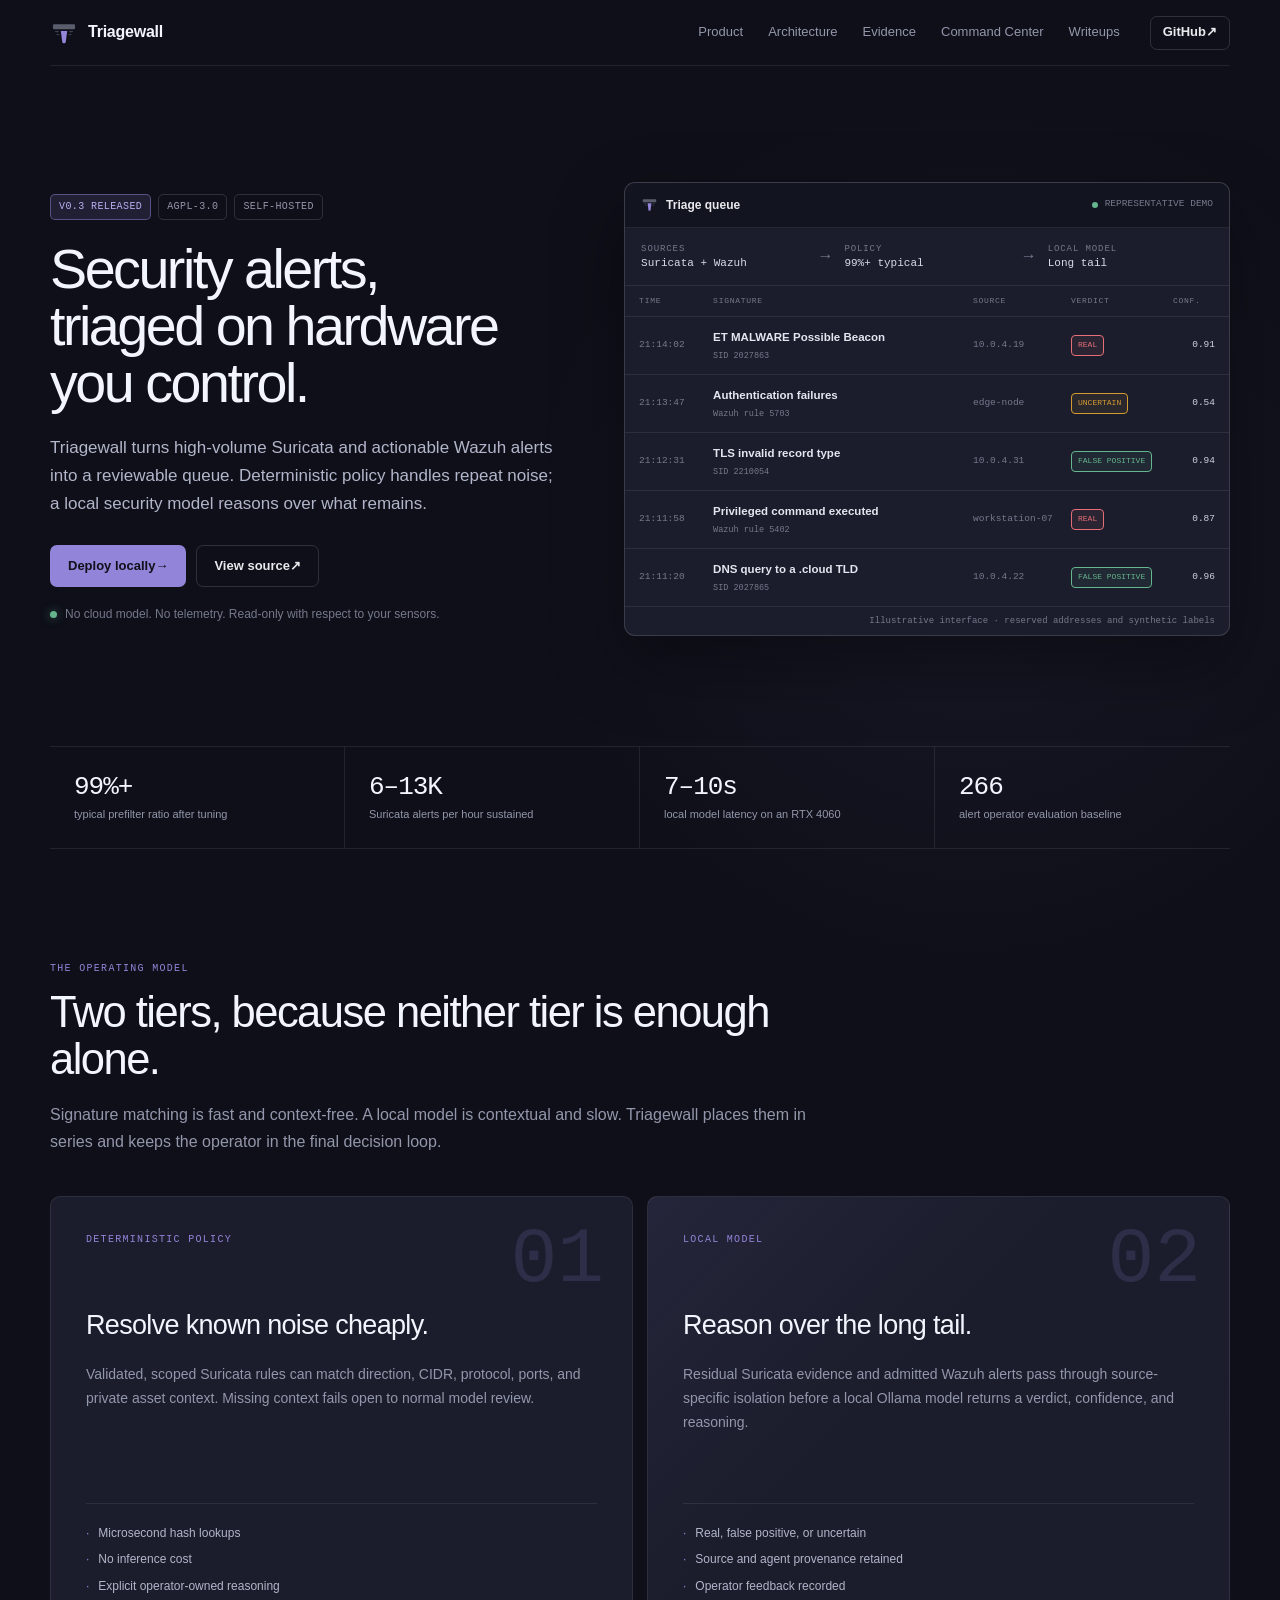
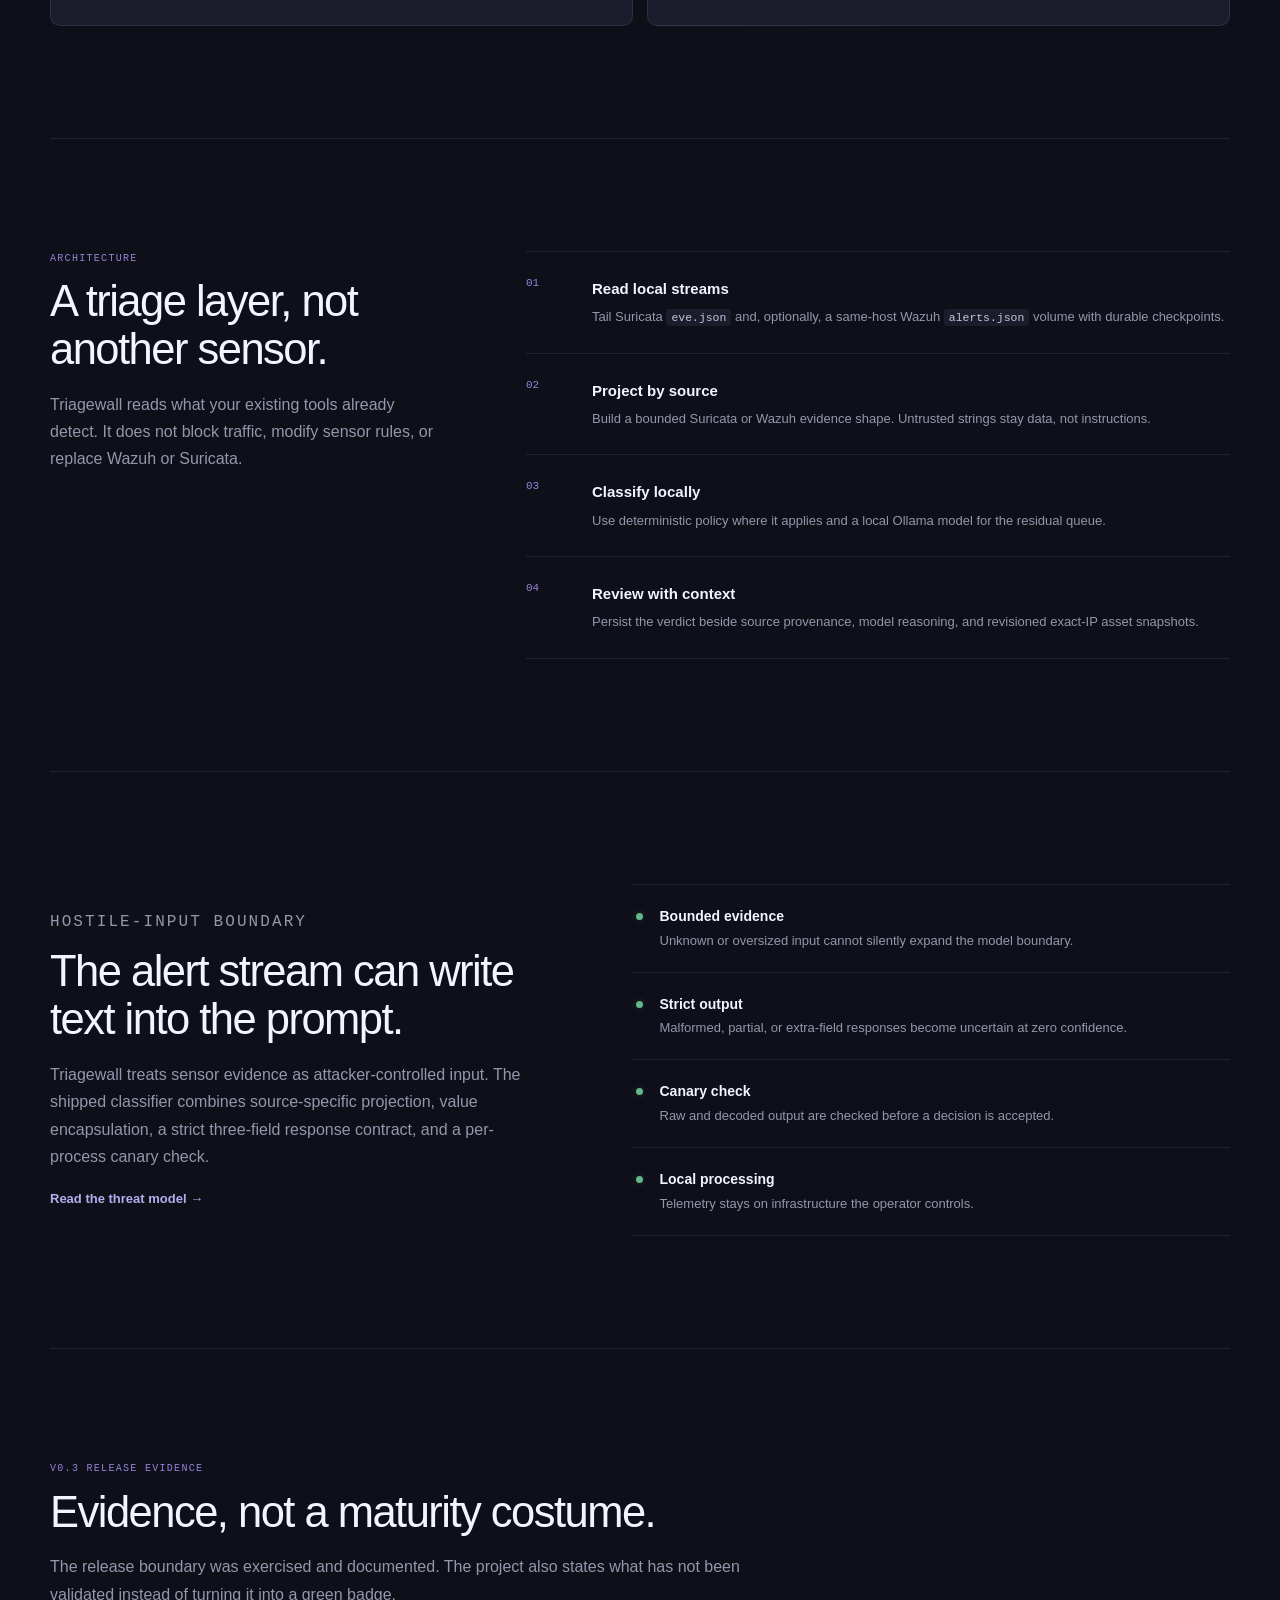
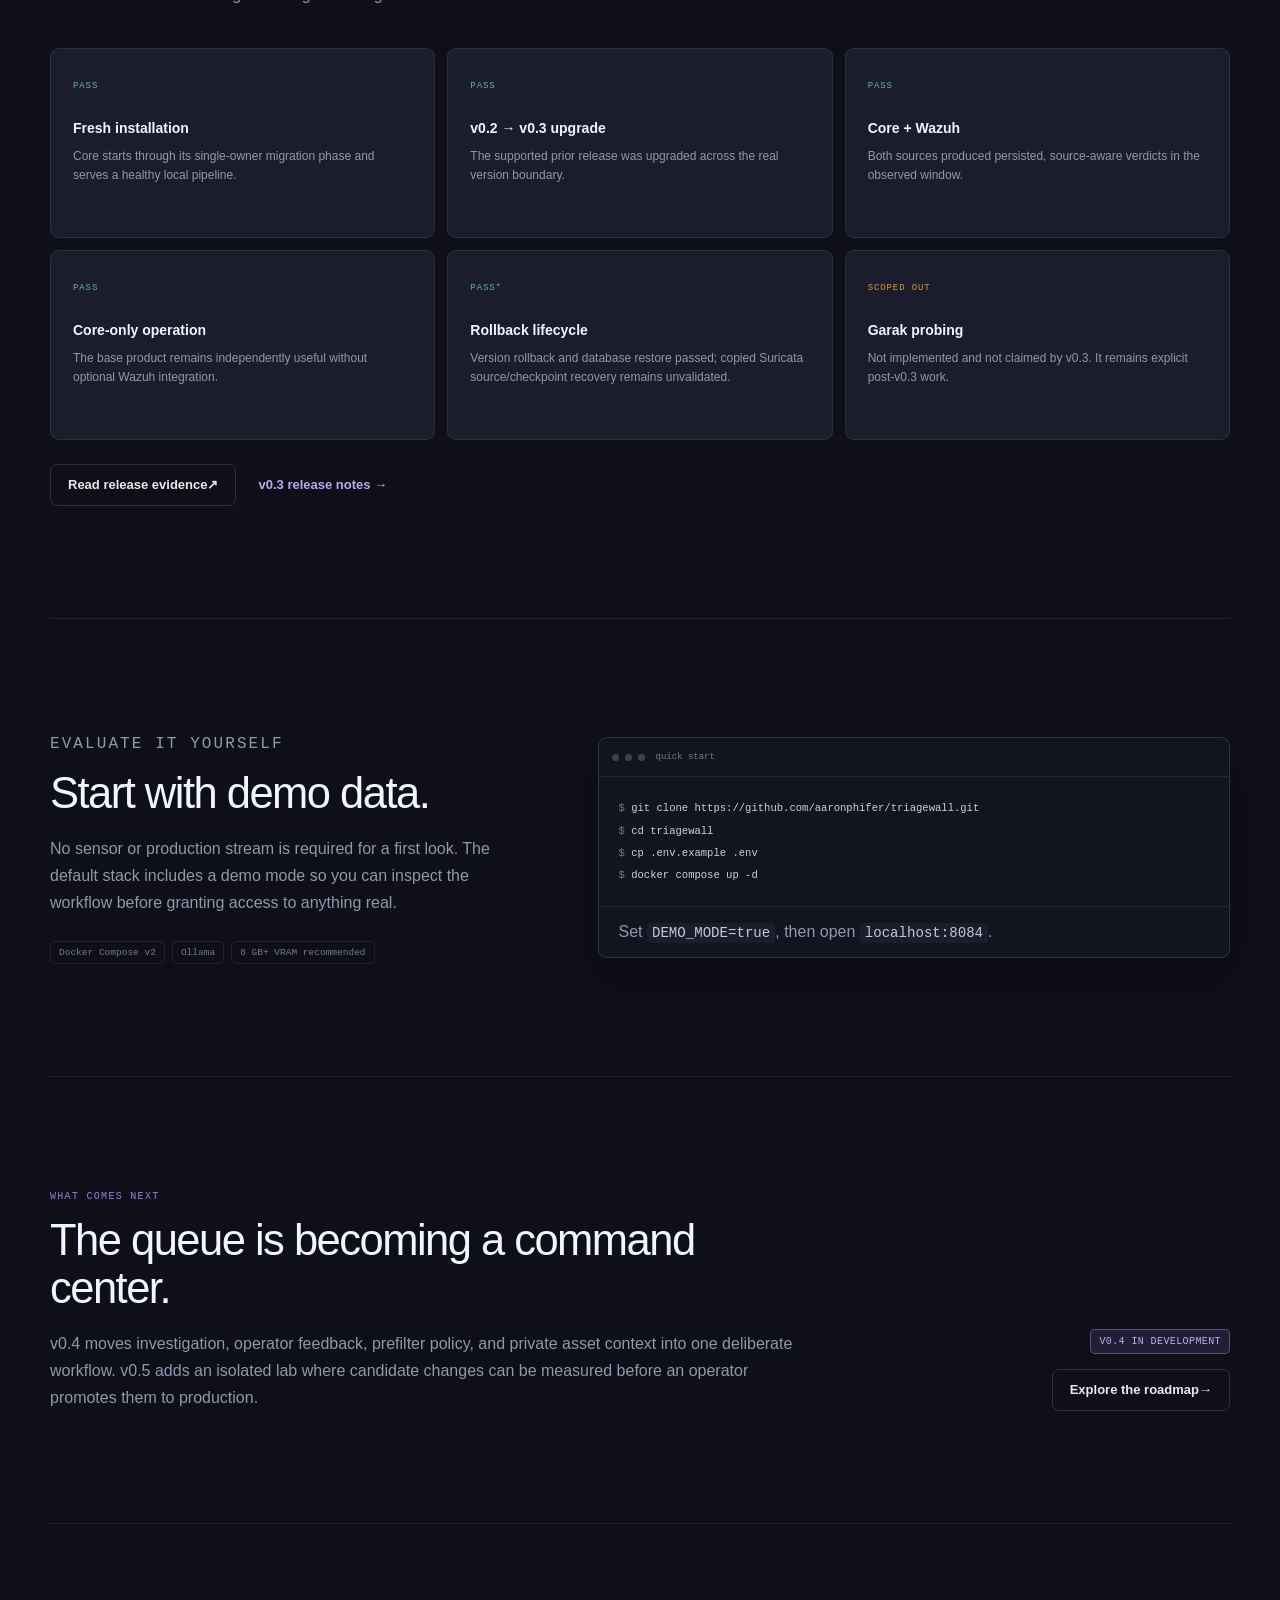
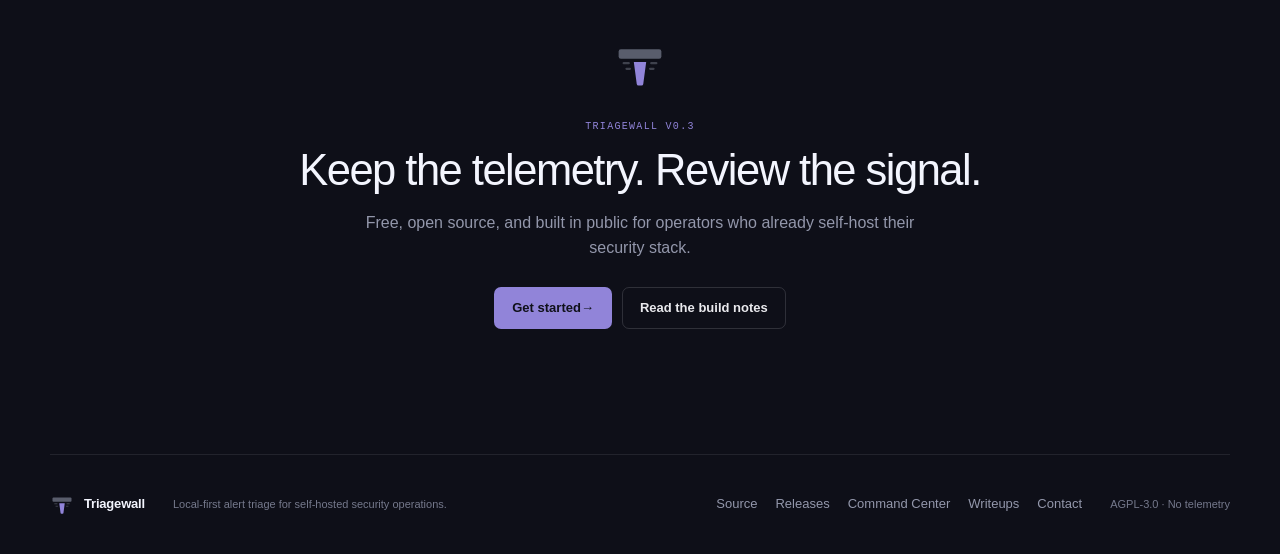
==== commit 6f938163: "Add Command Center roadmap" ====
--- a/index.html
+++ b/index.html
@@ -28,6 +28,7 @@
       <a href="#product">Product</a>
       <a href="#architecture">Architecture</a>
       <a href="#evidence">Evidence</a>
+      <a href="/command-center/">Command Center</a>
       <a href="/posts">Writeups</a>
     </nav>
     <a class="button button-small button-secondary" href="https://github.com/aaronphifer/triagewall">GitHub <span aria-hidden="true">↗</span></a>
@@ -217,6 +218,18 @@
       </div>
     </section>
 
+    <section class="section command-center-teaser" aria-labelledby="command-center-title">
+      <div>
+        <p class="eyebrow">What comes next</p>
+        <h2 id="command-center-title">The queue is becoming a command center.</h2>
+        <p>v0.4 moves investigation, operator feedback, prefilter policy, and private asset context into one deliberate workflow. v0.5 adds an isolated lab where candidate changes can be measured before an operator promotes them to production.</p>
+      </div>
+      <div class="command-center-teaser-actions">
+        <span class="tag tag-accent">v0.4 in development</span>
+        <a class="button button-secondary" href="/command-center/">Explore the roadmap <span aria-hidden="true">&rarr;</span></a>
+      </div>
+    </section>
+
     <section class="final-cta" aria-labelledby="final-title">
       <img src="/assets/triagewall-mark.svg" alt="" width="54" height="54">
       <p class="eyebrow">Triagewall v0.3</p>
@@ -238,6 +251,7 @@
     <nav aria-label="Footer navigation">
       <a href="https://github.com/aaronphifer/triagewall">Source</a>
       <a href="https://github.com/aaronphifer/triagewall/releases">Releases</a>
+      <a href="/command-center/">Command Center</a>
       <a href="/posts">Writeups</a>
       <a href="mailto:hello@triagewall.io">Contact</a>
     </nav>
--- a/site.css
+++ b/site.css
@@ -268,6 +268,52 @@
 .terminal pre i { color: var(--faint); font-style: normal; }
 .terminal > p { margin: 0; padding: 11px 20px; border-top: 1px solid var(--line); color: var(--faint); font-size: 11px; }
 
+.command-center-teaser { display: grid; grid-template-columns: minmax(0, 1fr) auto; gap: 70px; align-items: end; }
+.command-center-teaser > div:first-child { max-width: 760px; }
+.command-center-teaser > div:first-child > p:last-child { margin-bottom: 0; color: var(--muted); font-size: 16px; line-height: 1.7; }
+.command-center-teaser-actions { display: flex; align-items: flex-end; flex-direction: column; gap: 15px; }
+
+.command-center-page > section { width: min(calc(100% - 48px), var(--content)); margin-inline: auto; }
+.command-hero { display: grid; grid-template-columns: minmax(0, 1.1fr) minmax(360px, 0.7fr); gap: 72px; align-items: center; min-height: 650px; padding-block: 90px 82px; border-bottom: 1px solid var(--line); }
+.command-hero-copy { max-width: 740px; }
+.command-hero-copy .eyebrow { margin-bottom: 18px; }
+.command-principle { padding: 32px; border: 1px solid var(--line-strong); border-radius: 10px; background: linear-gradient(145deg, rgba(145, 132, 217, 0.09), transparent 55%), var(--surface); box-shadow: 0 24px 60px rgba(0, 0, 0, 0.24); }
+.command-principle blockquote { margin: 42px 0 38px; color: var(--strong); font-size: 27px; font-weight: 520; letter-spacing: -0.025em; line-height: 1.3; }
+.command-principle > p:last-child { margin: 24px 0 0; color: var(--muted); font-size: 12px; line-height: 1.65; }
+.principle-flow { display: grid; grid-template-columns: auto 1fr auto 1fr auto 1fr auto; align-items: center; gap: 9px; color: #c7c2e9; font: 9px var(--mono); letter-spacing: 0.08em; text-transform: uppercase; }
+.principle-flow i { height: 1px; background: rgba(145, 132, 217, 0.42); }
+
+.release-grid { display: grid; grid-template-columns: repeat(2, 1fr); gap: 14px; }
+.release-card { padding: 32px; border: 1px solid var(--line); border-radius: 10px; background: var(--surface); }
+.release-card-active { background: linear-gradient(145deg, rgba(145, 132, 217, 0.08), transparent 42%), var(--surface); border-color: rgba(145, 132, 217, 0.28); }
+.release-card-head { display: flex; align-items: flex-start; justify-content: space-between; gap: 24px; padding-bottom: 25px; border-bottom: 1px solid var(--line); }
+.release-card-head span, .release-card-head strong { display: block; }
+.release-card-head span { margin-bottom: 6px; color: var(--violet); font: 11px var(--mono); }
+.release-card-head strong { color: var(--strong); font-size: 23px; font-weight: 520; letter-spacing: -0.025em; }
+.release-card-head em { flex: none; padding: 4px 7px; border: 1px solid var(--line-strong); border-radius: 4px; color: var(--muted); font: 8px var(--mono); font-style: normal; letter-spacing: 0.08em; text-transform: uppercase; }
+.release-card > p { margin: 24px 0; color: var(--muted); font-size: 13px; line-height: 1.7; }
+.feature-list { display: grid; gap: 0; margin: 0; padding: 0; border-top: 1px solid var(--line); list-style: none; }
+.feature-list li { padding: 18px 0; border-bottom: 1px solid var(--line); }
+.feature-list strong, .feature-list span { display: block; }
+.feature-list strong { margin-bottom: 5px; color: var(--strong); font-size: 13px; }
+.feature-list span { color: var(--muted); font-size: 11.5px; line-height: 1.6; }
+
+.safety-section { display: grid; grid-template-columns: minmax(280px, 0.72fr) minmax(0, 1.28fr); gap: 80px; }
+.safety-grid { display: grid; grid-template-columns: repeat(2, 1fr); gap: 11px; }
+.safety-grid article { min-height: 205px; padding: 23px; border: 1px solid var(--line); border-radius: 9px; background: var(--surface); }
+.safety-grid article > span { display: block; margin-bottom: 36px; color: var(--violet); font: 10px var(--mono); }
+.safety-grid strong { display: block; margin-bottom: 7px; color: var(--strong); font-size: 14px; }
+.safety-grid p { margin: 0; color: var(--muted); font-size: 11.5px; line-height: 1.65; }
+
+.lifecycle-section { display: grid; grid-template-columns: minmax(280px, 0.72fr) minmax(0, 1.28fr); gap: 80px; }
+.lifecycle-flow { display: grid; grid-template-columns: repeat(2, 1fr); margin: 0; padding: 0; border-top: 1px solid var(--line); list-style: none; }
+.lifecycle-flow li { display: grid; grid-template-columns: 40px 1fr; gap: 13px; min-height: 170px; padding: 24px 22px 24px 0; border-bottom: 1px solid var(--line); }
+.lifecycle-flow li:nth-child(odd) { border-right: 1px solid var(--line); }
+.lifecycle-flow li:nth-child(even) { padding-left: 22px; }
+.lifecycle-flow li > span { color: var(--violet); font: 10px var(--mono); }
+.lifecycle-flow strong { display: block; margin-bottom: 7px; color: var(--strong); font-size: 14px; }
+.lifecycle-flow p { margin: 0; color: var(--muted); font-size: 11.5px; line-height: 1.65; }
+
 .final-cta { padding-block: 115px 125px; text-align: center; }
 .final-cta > img { margin-bottom: 18px; }
 .final-cta h2 { max-width: 760px; margin-inline: auto; }
@@ -286,7 +332,10 @@
   .proof-strip { grid-template-columns: repeat(2, 1fr); }
   .proof-strip div:nth-child(2) { border-right: 0; }
   .proof-strip div:nth-child(-n + 2) { border-bottom: 1px solid var(--line); }
-  .architecture-section, .boundary-section, .install-section { grid-template-columns: 1fr; gap: 42px; }
+  .architecture-section, .boundary-section, .install-section, .safety-section, .lifecycle-section { grid-template-columns: 1fr; gap: 42px; }
+  .command-center-teaser { grid-template-columns: 1fr; gap: 28px; }
+  .command-center-teaser-actions { align-items: flex-start; }
+  .command-hero { grid-template-columns: 1fr; min-height: 0; gap: 45px; }
   .evidence-grid { grid-template-columns: repeat(2, 1fr); }
   .site-footer { grid-template-columns: 1fr auto; padding-block: 26px; }
   .site-footer p { grid-column: 1; }
@@ -312,7 +361,18 @@
   .proof-strip div { padding: 20px 14px; }
   .proof-strip strong { font-size: 22px; }
   .section { padding-block: 78px; }
-  .tier-grid, .evidence-grid { grid-template-columns: 1fr; }
+  .tier-grid, .evidence-grid, .release-grid, .safety-grid { grid-template-columns: 1fr; }
+  .command-center-page > section { width: min(calc(100% - 28px), var(--content)); }
+  .command-hero { padding-block: 58px; }
+  .command-principle { padding: 25px; }
+  .command-principle blockquote { margin-block: 34px; font-size: 23px; }
+  .principle-flow { grid-template-columns: 1fr; gap: 7px; }
+  .principle-flow i { width: 1px; height: 13px; margin-left: 3px; }
+  .release-card { padding: 25px; }
+  .release-card-head { align-items: flex-start; flex-direction: column; }
+  .lifecycle-flow { grid-template-columns: 1fr; }
+  .lifecycle-flow li:nth-child(odd) { border-right: 0; }
+  .lifecycle-flow li:nth-child(even) { padding-left: 0; }
   .tier-card { min-height: 390px; padding: 26px; }
   .tier-card ul { right: 26px; bottom: 25px; left: 26px; }
   .tier-card h3 { margin-top: 48px; }
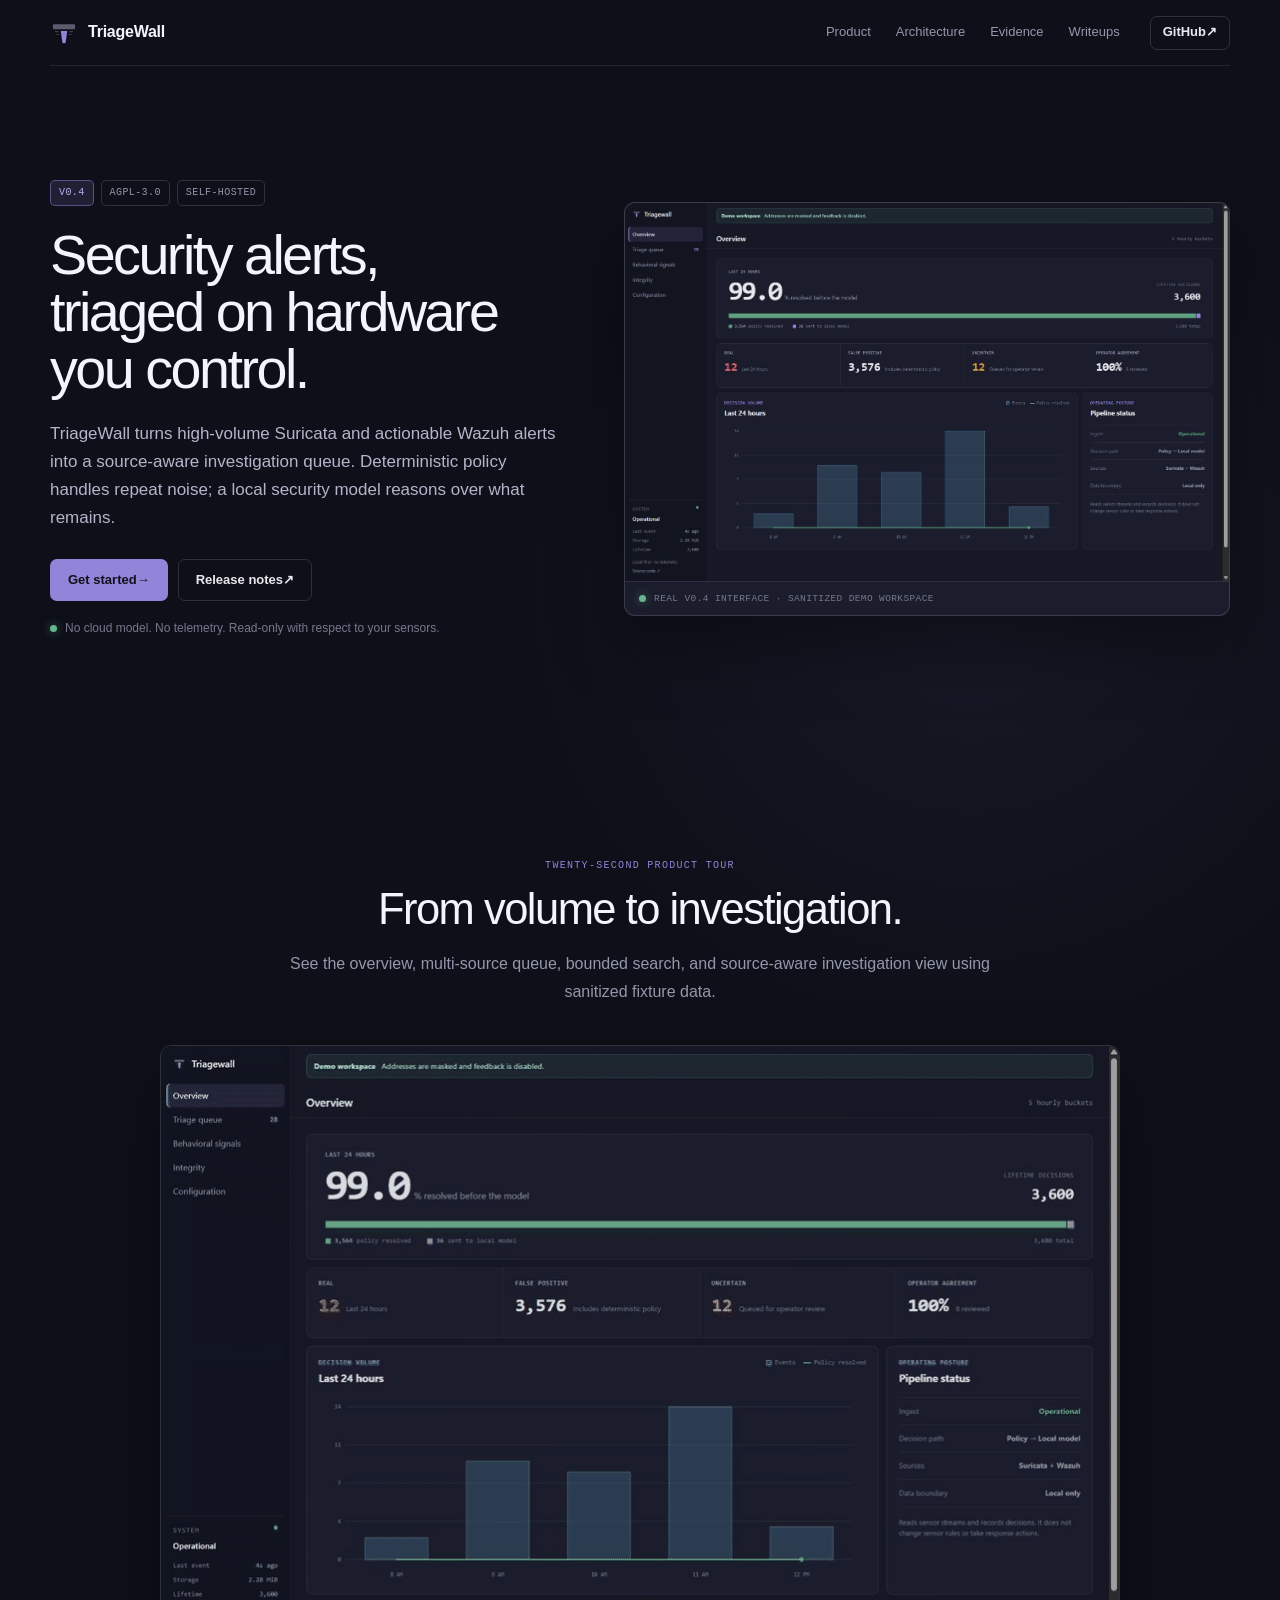
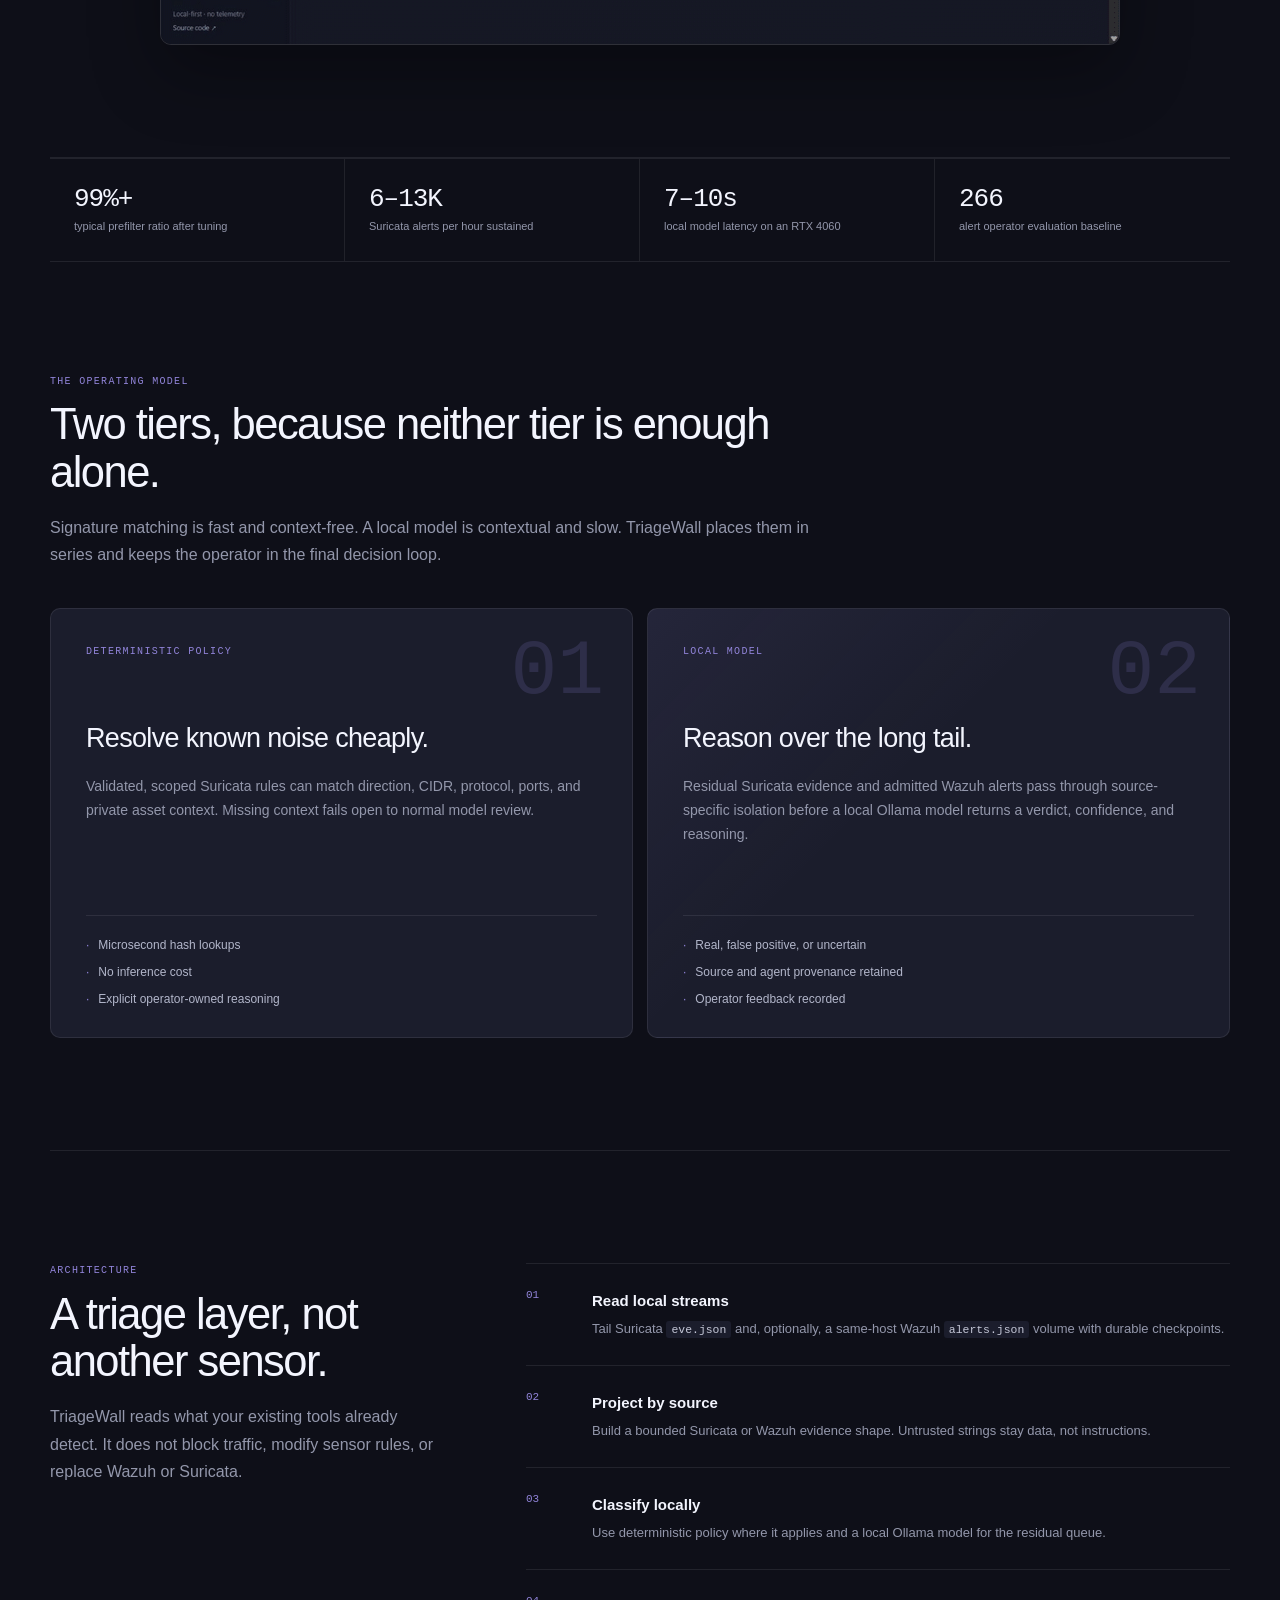
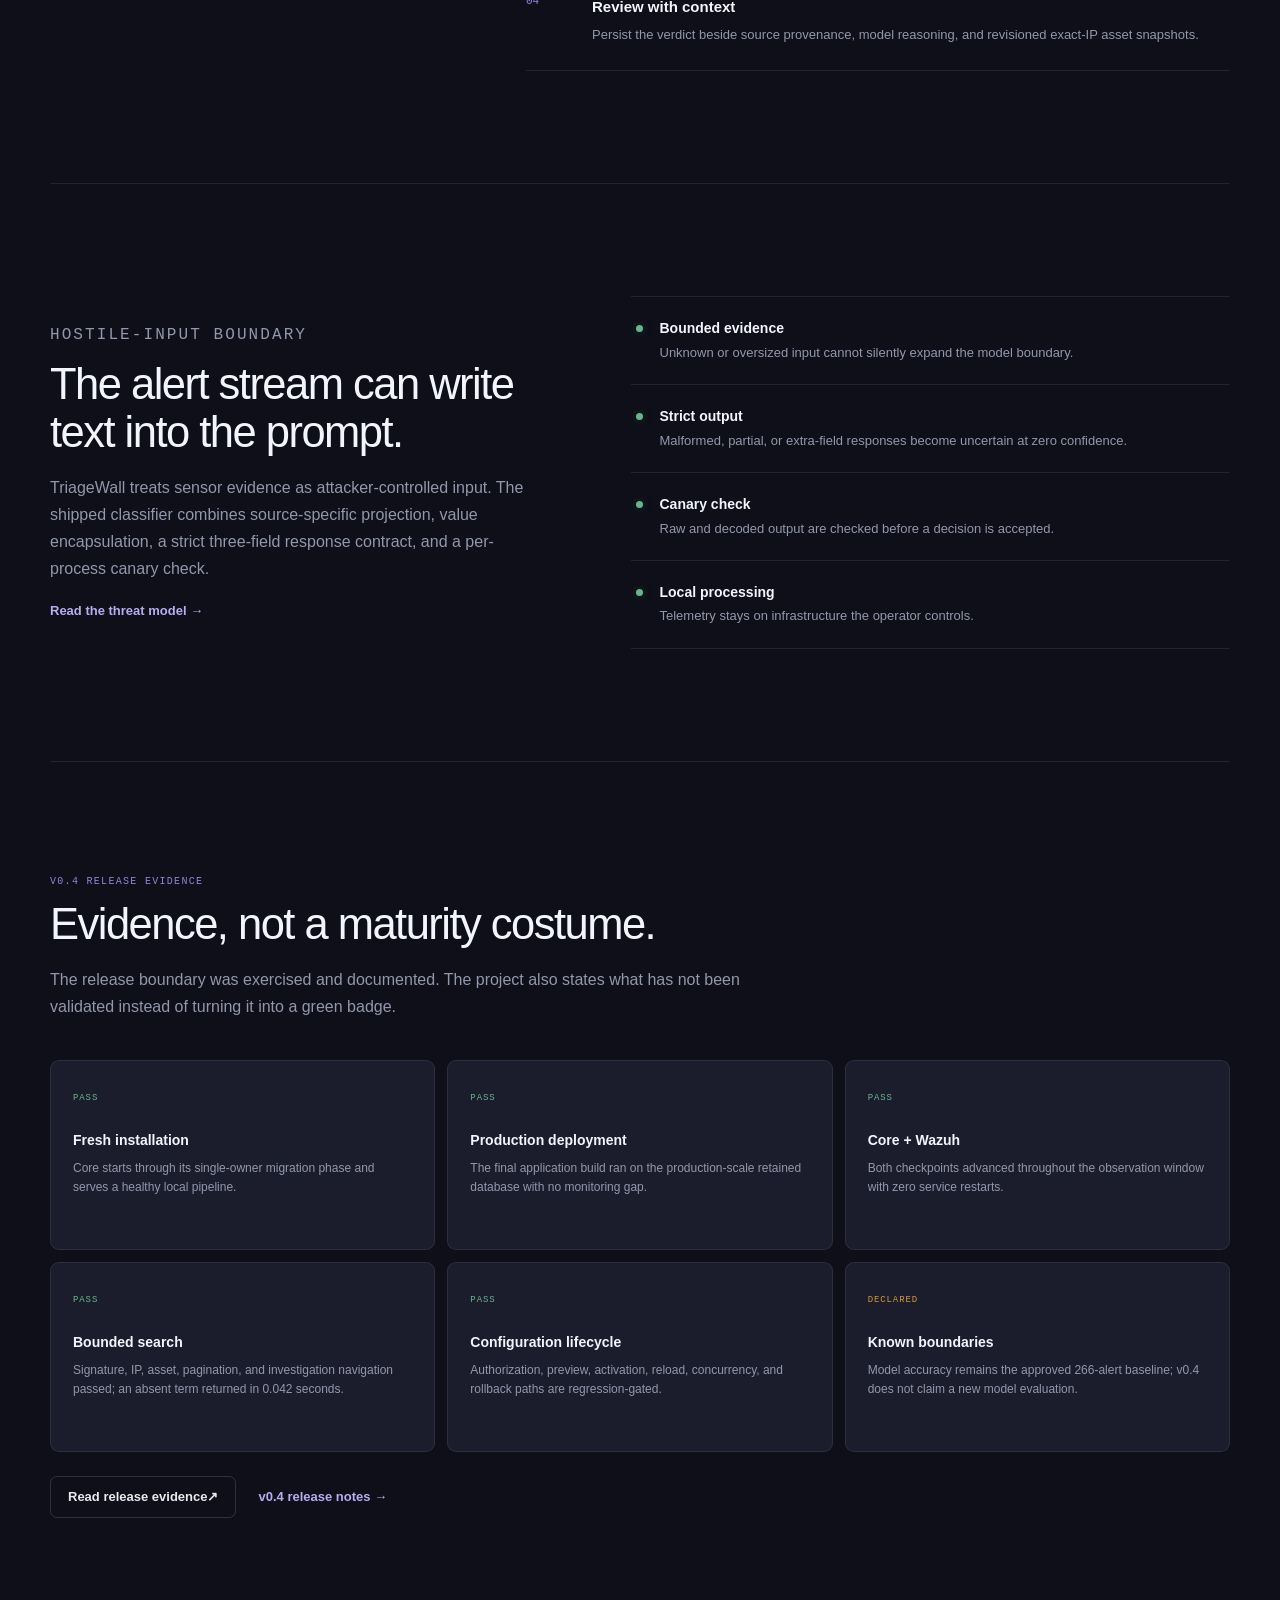
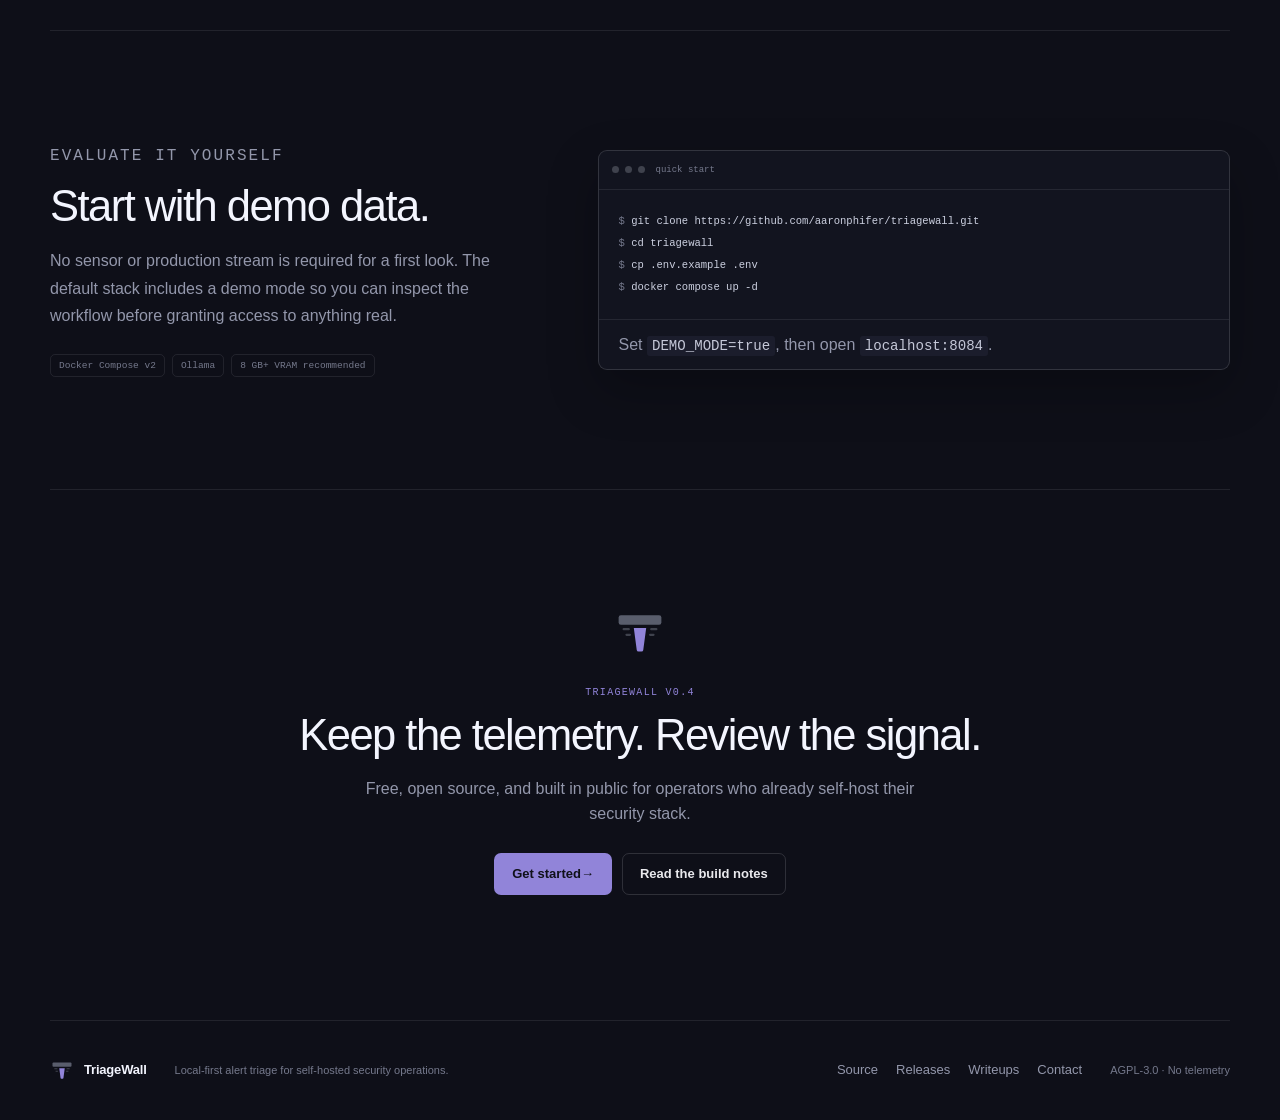
==== commit 11a3277c: "Refresh triagewall.io for v0.4" ====
--- a/index.html
+++ b/index.html
@@ -3,14 +3,16 @@
 <head>
   <meta charset="utf-8">
   <meta name="viewport" content="width=device-width, initial-scale=1">
-  <title>Triagewall — Local-first alert triage for Suricata and Wazuh</title>
-  <meta name="description" content="Triage Suricata and Wazuh alerts with deterministic policy and a local security model. Self-hosted, source-aware, and built to keep telemetry on your hardware.">
+  <title>TriageWall v0.4 — Local-first alert triage for Suricata and Wazuh</title>
+  <meta name="description" content="TriageWall turns Suricata and Wazuh alerts into a local, source-aware analyst workbench. No cloud model and no alert telemetry.">
   <meta name="theme-color" content="#12141f">
-  <meta property="og:title" content="Triagewall — Security alerts, triaged locally">
-  <meta property="og:description" content="A local-first triage layer for Suricata and Wazuh. Deterministic policy handles repeat noise; a local model reviews the long tail.">
+  <meta property="og:title" content="TriageWall v0.4 — Review the signal">
+  <meta property="og:description" content="A clearer, faster command center for local-first Suricata and Wazuh alert triage.">
   <meta property="og:type" content="website">
   <meta property="og:url" content="https://triagewall.io/">
-  <meta property="og:image" content="https://triagewall.io/dashboard.png">
+  <meta property="og:image" content="https://triagewall.io/assets/triagewall-social-preview-v04.png">
+  <meta property="og:image:width" content="1280">
+  <meta property="og:image:height" content="640">
   <meta name="twitter:card" content="summary_large_image">
   <link rel="canonical" href="https://triagewall.io/">
   <link rel="icon" href="/assets/triagewall-mark.svg" type="image/svg+xml">
@@ -20,15 +22,14 @@
   <a class="skip-link" href="#main">Skip to content</a>
 
   <header class="site-header">
-    <a class="brand" href="/" aria-label="Triagewall home">
+    <a class="brand" href="/" aria-label="TriageWall home">
       <img src="/assets/triagewall-mark.svg" alt="" width="28" height="28">
-      <span>Triagewall</span>
+      <span>TriageWall</span>
     </a>
     <nav aria-label="Main navigation">
       <a href="#product">Product</a>
       <a href="#architecture">Architecture</a>
       <a href="#evidence">Evidence</a>
-      <a href="/command-center/">Command Center</a>
       <a href="/posts">Writeups</a>
     </nav>
     <a class="button button-small button-secondary" href="https://github.com/aaronphifer/triagewall">GitHub <span aria-hidden="true">↗</span></a>
@@ -38,63 +39,32 @@
     <section class="hero" aria-labelledby="hero-title">
       <div class="hero-copy">
         <div class="tag-row" aria-label="Project attributes">
-          <a class="tag tag-accent" href="https://github.com/aaronphifer/triagewall/releases/tag/v0.3">v0.3 released</a>
+          <a class="tag tag-accent" href="https://github.com/aaronphifer/triagewall/releases/tag/v0.4">v0.4</a>
           <span class="tag">AGPL-3.0</span>
           <span class="tag">Self-hosted</span>
         </div>
         <h1 id="hero-title">Security alerts,<br>triaged on hardware<br>you control.</h1>
-        <p class="hero-lede">Triagewall turns high-volume Suricata and actionable Wazuh alerts into a reviewable queue. Deterministic policy handles repeat noise; a local security model reasons over what remains.</p>
+        <p class="hero-lede">TriageWall turns high-volume Suricata and actionable Wazuh alerts into a source-aware investigation queue. Deterministic policy handles repeat noise; a local security model reasons over what remains.</p>
         <div class="hero-actions">
-          <a class="button button-primary" href="https://github.com/aaronphifer/triagewall#quick-start">Deploy locally <span aria-hidden="true">→</span></a>
-          <a class="button button-secondary" href="https://github.com/aaronphifer/triagewall">View source <span aria-hidden="true">↗</span></a>
+          <a class="button button-primary" href="https://github.com/aaronphifer/triagewall#five-minute-demo">Get started <span aria-hidden="true">→</span></a>
+          <a class="button button-secondary" href="https://github.com/aaronphifer/triagewall/releases/tag/v0.4">Release notes <span aria-hidden="true">↗</span></a>
         </div>
         <p class="hero-note"><span class="status-dot"></span>No cloud model. No telemetry. Read-only with respect to your sensors.</p>
       </div>
 
-      <div class="product-window" aria-label="Representative Triagewall interface using demo data">
-        <div class="window-bar">
-          <span class="window-brand"><img src="/assets/triagewall-mark.svg" alt="" width="17" height="17">Triage queue</span>
-          <span class="window-status"><i></i>representative demo</span>
-        </div>
-        <div class="pipeline-head">
-          <div><span>Sources</span><strong>Suricata + Wazuh</strong></div>
-          <b aria-hidden="true">→</b>
-          <div><span>Policy</span><strong>99%+ typical</strong></div>
-          <b aria-hidden="true">→</b>
-          <div><span>Local model</span><strong>Long tail</strong></div>
-        </div>
-        <div class="queue-head" aria-hidden="true">
-          <span>Time</span><span>Signature</span><span>Source</span><span>Verdict</span><span>Conf.</span>
-        </div>
-        <div class="demo-queue">
-          <div class="demo-row">
-            <time>21:14:02</time>
-            <div><strong>ET MALWARE Possible Beacon</strong><small>SID 2027863</small></div>
-            <span>10.0.4.19</span><em class="verdict-real">real</em><b>0.91</b>
-          </div>
-          <div class="demo-row">
-            <time>21:13:47</time>
-            <div><strong>Authentication failures</strong><small>Wazuh rule 5703</small></div>
-            <span>edge-node</span><em class="verdict-uncertain">uncertain</em><b>0.54</b>
-          </div>
-          <div class="demo-row">
-            <time>21:12:31</time>
-            <div><strong>TLS invalid record type</strong><small>SID 2210054</small></div>
-            <span>10.0.4.31</span><em class="verdict-false">false positive</em><b>0.94</b>
-          </div>
-          <div class="demo-row">
-            <time>21:11:58</time>
-            <div><strong>Privileged command executed</strong><small>Wazuh rule 5402</small></div>
-            <span>workstation-07</span><em class="verdict-real">real</em><b>0.87</b>
-          </div>
-          <div class="demo-row">
-            <time>21:11:20</time>
-            <div><strong>DNS query to a .cloud TLD</strong><small>SID 2027865</small></div>
-            <span>10.0.4.22</span><em class="verdict-false">false positive</em><b>0.96</b>
-          </div>
-        </div>
-        <p class="demo-disclosure">Illustrative interface · reserved addresses and synthetic labels</p>
-      </div>
+      <figure class="product-shot">
+        <img src="/assets/triagewall-v04-overview.png" alt="TriageWall v0.4 overview showing local policy resolution, analyst outcomes, and pipeline health" width="1440" height="900">
+        <figcaption><span class="status-dot"></span>Real v0.4 interface · sanitized demo workspace</figcaption>
+      </figure>
+    </section>
+
+    <section class="section demo-section" aria-labelledby="demo-title">
+      <div class="section-heading compact-heading">
+        <p class="eyebrow">Twenty-second product tour</p>
+        <h2 id="demo-title">From volume to investigation.</h2>
+        <p>See the overview, multi-source queue, bounded search, and source-aware investigation view using sanitized fixture data.</p>
+      </div>
+      <img class="demo-gif" src="/assets/triagewall-v04-demo.gif" alt="TriageWall v0.4 demo moving from overview to queue search and an alert investigation" width="960" height="600" loading="lazy">
     </section>
 
     <section class="proof-strip" aria-label="Measured project results">
@@ -108,7 +78,7 @@
       <div class="section-heading">
         <p class="eyebrow">The operating model</p>
         <h2 id="product-title">Two tiers, because neither tier is enough alone.</h2>
-        <p>Signature matching is fast and context-free. A local model is contextual and slow. Triagewall places them in series and keeps the operator in the final decision loop.</p>
+        <p>Signature matching is fast and context-free. A local model is contextual and slow. TriageWall places them in series and keeps the operator in the final decision loop.</p>
       </div>
       <div class="tier-grid">
         <article class="tier-card">
@@ -140,7 +110,7 @@
       <div class="section-heading compact-heading">
         <p class="eyebrow">Architecture</p>
         <h2 id="architecture-title">A triage layer, not another sensor.</h2>
-        <p>Triagewall reads what your existing tools already detect. It does not block traffic, modify sensor rules, or replace Wazuh or Suricata.</p>
+        <p>TriageWall reads what your existing tools already detect. It does not block traffic, modify sensor rules, or replace Wazuh or Suricata.</p>
       </div>
       <ol class="architecture-flow">
         <li>
@@ -166,7 +136,7 @@
       <div class="boundary-copy">
         <p class="eyebrow">Hostile-input boundary</p>
         <h2 id="boundary-title">The alert stream can write text into the prompt.</h2>
-        <p>Triagewall treats sensor evidence as attacker-controlled input. The shipped classifier combines source-specific projection, value encapsulation, a strict three-field response contract, and a per-process canary check.</p>
+        <p>TriageWall treats sensor evidence as attacker-controlled input. The shipped classifier combines source-specific projection, value encapsulation, a strict three-field response contract, and a per-process canary check.</p>
         <a class="text-link" href="https://github.com/aaronphifer/triagewall/blob/main/docs/THREAT_MODEL.md">Read the threat model <span aria-hidden="true">→</span></a>
       </div>
       <div class="control-list">
@@ -179,21 +149,21 @@
 
     <section class="section evidence-section" id="evidence" aria-labelledby="evidence-title">
       <div class="section-heading compact-heading">
-        <p class="eyebrow">v0.3 release evidence</p>
+        <p class="eyebrow">v0.4 release evidence</p>
         <h2 id="evidence-title">Evidence, not a maturity costume.</h2>
         <p>The release boundary was exercised and documented. The project also states what has not been validated instead of turning it into a green badge.</p>
       </div>
       <div class="evidence-grid">
         <article><span>PASS</span><strong>Fresh installation</strong><p>Core starts through its single-owner migration phase and serves a healthy local pipeline.</p></article>
-        <article><span>PASS</span><strong>v0.2 → v0.3 upgrade</strong><p>The supported prior release was upgraded across the real version boundary.</p></article>
-        <article><span>PASS</span><strong>Core + Wazuh</strong><p>Both sources produced persisted, source-aware verdicts in the observed window.</p></article>
-        <article><span>PASS</span><strong>Core-only operation</strong><p>The base product remains independently useful without optional Wazuh integration.</p></article>
-        <article><span>PASS*</span><strong>Rollback lifecycle</strong><p>Version rollback and database restore passed; copied Suricata source/checkpoint recovery remains unvalidated.</p></article>
-        <article class="evidence-limit"><span>SCOPED OUT</span><strong>Garak probing</strong><p>Not implemented and not claimed by v0.3. It remains explicit post-v0.3 work.</p></article>
+        <article><span>PASS</span><strong>Production deployment</strong><p>The final application build ran on the production-scale retained database with no monitoring gap.</p></article>
+        <article><span>PASS</span><strong>Core + Wazuh</strong><p>Both checkpoints advanced throughout the observation window with zero service restarts.</p></article>
+        <article><span>PASS</span><strong>Bounded search</strong><p>Signature, IP, asset, pagination, and investigation navigation passed; an absent term returned in 0.042 seconds.</p></article>
+        <article><span>PASS</span><strong>Configuration lifecycle</strong><p>Authorization, preview, activation, reload, concurrency, and rollback paths are regression-gated.</p></article>
+        <article class="evidence-limit"><span>DECLARED</span><strong>Known boundaries</strong><p>Model accuracy remains the approved 266-alert baseline; v0.4 does not claim a new model evaluation.</p></article>
       </div>
       <div class="evidence-actions">
-        <a class="button button-secondary" href="https://github.com/aaronphifer/triagewall/blob/main/docs/release-evidence-v0.3.md">Read release evidence <span aria-hidden="true">↗</span></a>
-        <a class="text-link" href="https://github.com/aaronphifer/triagewall/releases/tag/v0.3">v0.3 release notes <span aria-hidden="true">→</span></a>
+        <a class="button button-secondary" href="https://github.com/aaronphifer/triagewall/blob/v0.4/docs/release-evidence-v0.4.md">Read release evidence <span aria-hidden="true">↗</span></a>
+        <a class="text-link" href="https://github.com/aaronphifer/triagewall/releases/tag/v0.4">v0.4 release notes <span aria-hidden="true">→</span></a>
       </div>
     </section>
 
@@ -218,25 +188,13 @@
       </div>
     </section>
 
-    <section class="section command-center-teaser" aria-labelledby="command-center-title">
-      <div>
-        <p class="eyebrow">What comes next</p>
-        <h2 id="command-center-title">The queue is becoming a command center.</h2>
-        <p>v0.4 moves investigation, operator feedback, prefilter policy, and private asset context into one deliberate workflow. v0.5 adds an isolated lab where candidate changes can be measured before an operator promotes them to production.</p>
-      </div>
-      <div class="command-center-teaser-actions">
-        <span class="tag tag-accent">v0.4 in development</span>
-        <a class="button button-secondary" href="/command-center/">Explore the roadmap <span aria-hidden="true">&rarr;</span></a>
-      </div>
-    </section>
-
     <section class="final-cta" aria-labelledby="final-title">
       <img src="/assets/triagewall-mark.svg" alt="" width="54" height="54">
-      <p class="eyebrow">Triagewall v0.3</p>
+      <p class="eyebrow">TriageWall v0.4</p>
       <h2 id="final-title">Keep the telemetry. Review the signal.</h2>
       <p>Free, open source, and built in public for operators who already self-host their security stack.</p>
       <div class="hero-actions">
-        <a class="button button-primary" href="https://github.com/aaronphifer/triagewall#quick-start">Get started <span aria-hidden="true">→</span></a>
+        <a class="button button-primary" href="https://github.com/aaronphifer/triagewall#five-minute-demo">Get started <span aria-hidden="true">→</span></a>
         <a class="button button-secondary" href="/posts">Read the build notes</a>
       </div>
     </section>
@@ -245,13 +203,12 @@
   <footer class="site-footer">
     <a class="brand footer-brand" href="/">
       <img src="/assets/triagewall-mark.svg" alt="" width="24" height="24">
-      <span>Triagewall</span>
+      <span>TriageWall</span>
     </a>
     <p>Local-first alert triage for self-hosted security operations.</p>
     <nav aria-label="Footer navigation">
       <a href="https://github.com/aaronphifer/triagewall">Source</a>
       <a href="https://github.com/aaronphifer/triagewall/releases">Releases</a>
-      <a href="/command-center/">Command Center</a>
       <a href="/posts">Writeups</a>
       <a href="mailto:hello@triagewall.io">Contact</a>
     </nav>
--- a/site.css
+++ b/site.css
@@ -158,6 +158,30 @@
   background: var(--surface);
   box-shadow: 0 28px 70px rgba(0, 0, 0, 0.38);
 }
+.product-shot {
+  margin: 0;
+  overflow: hidden;
+  border: 1px solid var(--line-strong);
+  border-radius: 11px;
+  background: var(--surface);
+  box-shadow: 0 28px 70px rgba(0, 0, 0, 0.38);
+}
+.product-shot img {
+  display: block;
+  width: 100%;
+  height: auto;
+}
+.product-shot figcaption {
+  display: flex;
+  align-items: center;
+  gap: 8px;
+  padding: 11px 14px;
+  border-top: 1px solid var(--line);
+  color: var(--faint);
+  font: 9.5px var(--mono);
+  letter-spacing: 0.04em;
+  text-transform: uppercase;
+}
 .window-bar {
   display: flex;
   align-items: center;
@@ -210,6 +234,17 @@
 .proof-strip span { color: var(--muted); font-size: 11px; }
 
 .section { padding-block: 112px; border-bottom: 1px solid var(--line); }
+.demo-section { text-align: center; }
+.demo-section .section-heading { margin-inline: auto; }
+.demo-gif {
+  display: block;
+  width: min(100%, 960px);
+  height: auto;
+  margin-inline: auto;
+  border: 1px solid var(--line-strong);
+  border-radius: 11px;
+  box-shadow: 0 28px 70px rgba(0, 0, 0, 0.32);
+}
 .section-heading { max-width: 770px; margin-bottom: 40px; }
 .compact-heading { max-width: 700px; }
 .eyebrow, .card-label {
@@ -268,52 +303,6 @@
 .terminal pre i { color: var(--faint); font-style: normal; }
 .terminal > p { margin: 0; padding: 11px 20px; border-top: 1px solid var(--line); color: var(--faint); font-size: 11px; }
 
-.command-center-teaser { display: grid; grid-template-columns: minmax(0, 1fr) auto; gap: 70px; align-items: end; }
-.command-center-teaser > div:first-child { max-width: 760px; }
-.command-center-teaser > div:first-child > p:last-child { margin-bottom: 0; color: var(--muted); font-size: 16px; line-height: 1.7; }
-.command-center-teaser-actions { display: flex; align-items: flex-end; flex-direction: column; gap: 15px; }
-
-.command-center-page > section { width: min(calc(100% - 48px), var(--content)); margin-inline: auto; }
-.command-hero { display: grid; grid-template-columns: minmax(0, 1.1fr) minmax(360px, 0.7fr); gap: 72px; align-items: center; min-height: 650px; padding-block: 90px 82px; border-bottom: 1px solid var(--line); }
-.command-hero-copy { max-width: 740px; }
-.command-hero-copy .eyebrow { margin-bottom: 18px; }
-.command-principle { padding: 32px; border: 1px solid var(--line-strong); border-radius: 10px; background: linear-gradient(145deg, rgba(145, 132, 217, 0.09), transparent 55%), var(--surface); box-shadow: 0 24px 60px rgba(0, 0, 0, 0.24); }
-.command-principle blockquote { margin: 42px 0 38px; color: var(--strong); font-size: 27px; font-weight: 520; letter-spacing: -0.025em; line-height: 1.3; }
-.command-principle > p:last-child { margin: 24px 0 0; color: var(--muted); font-size: 12px; line-height: 1.65; }
-.principle-flow { display: grid; grid-template-columns: auto 1fr auto 1fr auto 1fr auto; align-items: center; gap: 9px; color: #c7c2e9; font: 9px var(--mono); letter-spacing: 0.08em; text-transform: uppercase; }
-.principle-flow i { height: 1px; background: rgba(145, 132, 217, 0.42); }
-
-.release-grid { display: grid; grid-template-columns: repeat(2, 1fr); gap: 14px; }
-.release-card { padding: 32px; border: 1px solid var(--line); border-radius: 10px; background: var(--surface); }
-.release-card-active { background: linear-gradient(145deg, rgba(145, 132, 217, 0.08), transparent 42%), var(--surface); border-color: rgba(145, 132, 217, 0.28); }
-.release-card-head { display: flex; align-items: flex-start; justify-content: space-between; gap: 24px; padding-bottom: 25px; border-bottom: 1px solid var(--line); }
-.release-card-head span, .release-card-head strong { display: block; }
-.release-card-head span { margin-bottom: 6px; color: var(--violet); font: 11px var(--mono); }
-.release-card-head strong { color: var(--strong); font-size: 23px; font-weight: 520; letter-spacing: -0.025em; }
-.release-card-head em { flex: none; padding: 4px 7px; border: 1px solid var(--line-strong); border-radius: 4px; color: var(--muted); font: 8px var(--mono); font-style: normal; letter-spacing: 0.08em; text-transform: uppercase; }
-.release-card > p { margin: 24px 0; color: var(--muted); font-size: 13px; line-height: 1.7; }
-.feature-list { display: grid; gap: 0; margin: 0; padding: 0; border-top: 1px solid var(--line); list-style: none; }
-.feature-list li { padding: 18px 0; border-bottom: 1px solid var(--line); }
-.feature-list strong, .feature-list span { display: block; }
-.feature-list strong { margin-bottom: 5px; color: var(--strong); font-size: 13px; }
-.feature-list span { color: var(--muted); font-size: 11.5px; line-height: 1.6; }
-
-.safety-section { display: grid; grid-template-columns: minmax(280px, 0.72fr) minmax(0, 1.28fr); gap: 80px; }
-.safety-grid { display: grid; grid-template-columns: repeat(2, 1fr); gap: 11px; }
-.safety-grid article { min-height: 205px; padding: 23px; border: 1px solid var(--line); border-radius: 9px; background: var(--surface); }
-.safety-grid article > span { display: block; margin-bottom: 36px; color: var(--violet); font: 10px var(--mono); }
-.safety-grid strong { display: block; margin-bottom: 7px; color: var(--strong); font-size: 14px; }
-.safety-grid p { margin: 0; color: var(--muted); font-size: 11.5px; line-height: 1.65; }
-
-.lifecycle-section { display: grid; grid-template-columns: minmax(280px, 0.72fr) minmax(0, 1.28fr); gap: 80px; }
-.lifecycle-flow { display: grid; grid-template-columns: repeat(2, 1fr); margin: 0; padding: 0; border-top: 1px solid var(--line); list-style: none; }
-.lifecycle-flow li { display: grid; grid-template-columns: 40px 1fr; gap: 13px; min-height: 170px; padding: 24px 22px 24px 0; border-bottom: 1px solid var(--line); }
-.lifecycle-flow li:nth-child(odd) { border-right: 1px solid var(--line); }
-.lifecycle-flow li:nth-child(even) { padding-left: 22px; }
-.lifecycle-flow li > span { color: var(--violet); font: 10px var(--mono); }
-.lifecycle-flow strong { display: block; margin-bottom: 7px; color: var(--strong); font-size: 14px; }
-.lifecycle-flow p { margin: 0; color: var(--muted); font-size: 11.5px; line-height: 1.65; }
-
 .final-cta { padding-block: 115px 125px; text-align: center; }
 .final-cta > img { margin-bottom: 18px; }
 .final-cta h2 { max-width: 760px; margin-inline: auto; }
@@ -328,14 +317,11 @@
 @media (max-width: 980px) {
   .hero { grid-template-columns: 1fr; min-height: 0; padding-top: 65px; }
   .hero-copy { max-width: 700px; }
-  .product-window { width: 100%; }
+  .product-window, .product-shot { width: 100%; }
   .proof-strip { grid-template-columns: repeat(2, 1fr); }
   .proof-strip div:nth-child(2) { border-right: 0; }
   .proof-strip div:nth-child(-n + 2) { border-bottom: 1px solid var(--line); }
-  .architecture-section, .boundary-section, .install-section, .safety-section, .lifecycle-section { grid-template-columns: 1fr; gap: 42px; }
-  .command-center-teaser { grid-template-columns: 1fr; gap: 28px; }
-  .command-center-teaser-actions { align-items: flex-start; }
-  .command-hero { grid-template-columns: 1fr; min-height: 0; gap: 45px; }
+  .architecture-section, .boundary-section, .install-section { grid-template-columns: 1fr; gap: 42px; }
   .evidence-grid { grid-template-columns: repeat(2, 1fr); }
   .site-footer { grid-template-columns: 1fr auto; padding-block: 26px; }
   .site-footer p { grid-column: 1; }
@@ -350,7 +336,7 @@
   .hero { gap: 42px; padding-block: 52px; }
   h1 { font-size: clamp(39px, 12vw, 52px); }
   .hero-lede { font-size: 15px; }
-  .product-window { margin-inline: -7px; width: calc(100% + 14px); }
+  .product-window, .product-shot { margin-inline: -7px; width: calc(100% + 14px); }
   .pipeline-head { grid-template-columns: 1fr auto 1fr; }
   .pipeline-head div:last-child, .pipeline-head b:nth-of-type(2) { display: none; }
   .queue-head { display: none; }
@@ -361,18 +347,7 @@
   .proof-strip div { padding: 20px 14px; }
   .proof-strip strong { font-size: 22px; }
   .section { padding-block: 78px; }
-  .tier-grid, .evidence-grid, .release-grid, .safety-grid { grid-template-columns: 1fr; }
-  .command-center-page > section { width: min(calc(100% - 28px), var(--content)); }
-  .command-hero { padding-block: 58px; }
-  .command-principle { padding: 25px; }
-  .command-principle blockquote { margin-block: 34px; font-size: 23px; }
-  .principle-flow { grid-template-columns: 1fr; gap: 7px; }
-  .principle-flow i { width: 1px; height: 13px; margin-left: 3px; }
-  .release-card { padding: 25px; }
-  .release-card-head { align-items: flex-start; flex-direction: column; }
-  .lifecycle-flow { grid-template-columns: 1fr; }
-  .lifecycle-flow li:nth-child(odd) { border-right: 0; }
-  .lifecycle-flow li:nth-child(even) { padding-left: 0; }
+  .tier-grid, .evidence-grid { grid-template-columns: 1fr; }
   .tier-card { min-height: 390px; padding: 26px; }
   .tier-card ul { right: 26px; bottom: 25px; left: 26px; }
   .tier-card h3 { margin-top: 48px; }
